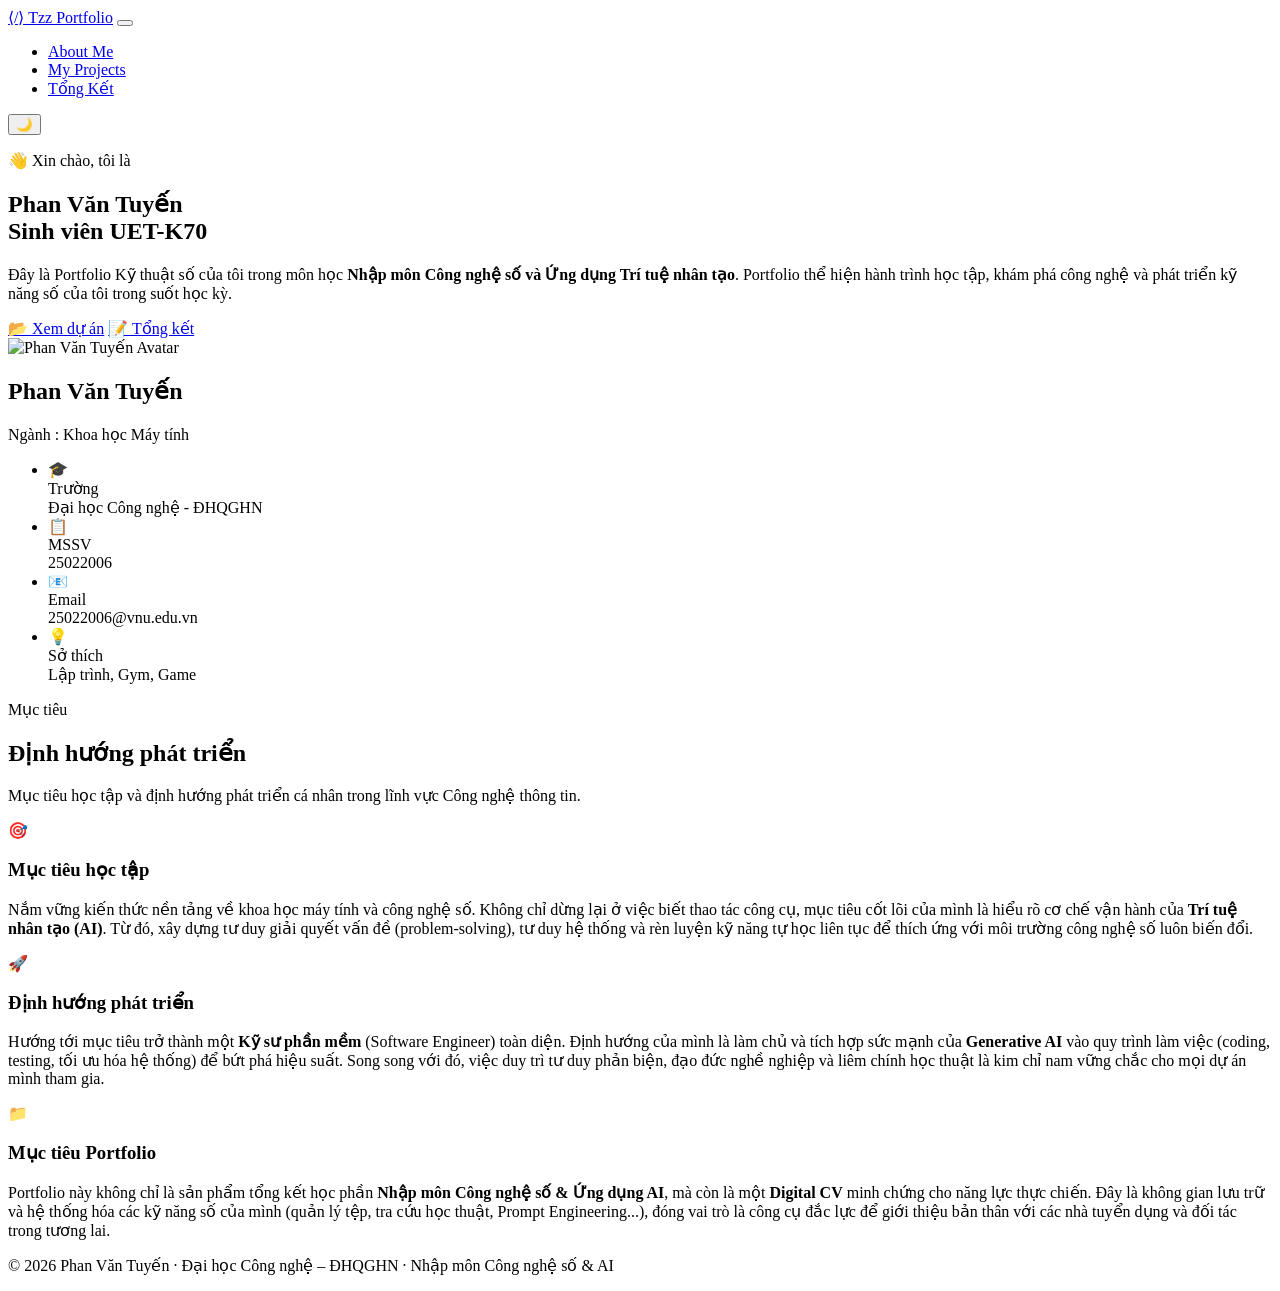
==== index.html @ 36688043 "Update" ====
<!DOCTYPE html>
<html lang="vi">

<head>
    <meta charset="UTF-8">
    <meta name="viewport" content="width=device-width, initial-scale=1.0">
    <meta name="description" content="Portfolio Kỹ thuật số - Giới thiệu bản thân - Đại học Công nghệ, ĐHQGHN">
    <title>About me | Tzz Portfolio</title>
    <link rel="preconnect" href="https://fonts.googleapis.com">
    <link rel="preconnect" href="https://fonts.gstatic.com" crossorigin>
    <link
        href="https://fonts.googleapis.com/css2?family=Inter:wght@300;400;500;600;700;800&family=Space+Grotesk:wght@400;500;600;700&family=JetBrains+Mono:wght@400;500&display=swap"
        rel="stylesheet">
    <link rel="stylesheet" href="styles.css">
</head>

<body>
    <div class="grid-bg"></div>
    <div class="particles">
        <div class="particle"></div>
        <div class="particle"></div>
        <div class="particle"></div>
        <div class="particle"></div>
        <div class="particle"></div>
        <div class="particle"></div>
        <div class="particle"></div>
        <div class="particle"></div>
    </div>

    <!-- NAVIGATION -->
    <nav class="navbar" id="navbar">
        <div class="nav-container">
            <a class="nav-logo" href="index.html">⟨/⟩ Tzz Portfolio</a>
            <button class="nav-toggle" id="navToggle" aria-label="Menu">
                <span></span><span></span><span></span>
            </button>
            <ul class="nav-links" id="navLinks">
                <li><a class="nav-link" href="index.html">About Me</a></li>
                <li><a class="nav-link" href="projects.html">My Projects</a></li>
                <li><a class="nav-link" href="summary.html">Tổng Kết</a></li>
            </ul>
            <button class="theme-toggle" id="themeToggle" onclick="toggleTheme()" aria-label="Dark / Light Mode"
                title="Dark / Light Mode">🌙</button>
        </div>
    </nav>

    <!-- PAGE CONTENT -->
    <div class="page">
        <!-- Hero Section -->
        <section class="hero">
            <div class="container">
                <div class="hero-content">
                    <div class="hero-text">
                        <p class="greeting">👋 Xin chào, tôi là</p>
                        <h1>
                            <span class="text-gradient">Phan Văn Tuyến</span><br>
                            Sinh viên UET-K70
                        </h1>
                        <p class="description">
                            Đây là Portfolio Kỹ thuật số của tôi trong môn học
                            <strong>Nhập môn Công nghệ số và Ứng dụng Trí tuệ nhân tạo</strong>.
                            Portfolio thể hiện hành trình học tập, khám phá công nghệ và phát triển kỹ năng số
                            của tôi trong suốt học kỳ.
                        </p>
                        <div class="hero-actions">
                            <a class="btn btn-primary" href="projects.html">📂 Xem dự án</a>
                            <a class="btn btn-primary" href="summary.html">📝 Tổng kết</a>
                        </div>
                    </div>
                    <div class="hero-visual">
                        <div class="profile-card">
                            <div class="profile-card-inner">
                                <div class="avatar">
                                    <img src="avt.jpg" alt="Phan Văn Tuyến Avatar" class="avatar-img">
                                    <div class="scan-line"></div>
                                </div>
                                <h2 class="profile-name">Phan Văn Tuyến</h2>
                                <p class="profile-role">Ngành : Khoa học Máy tính</p>
                                <ul class="profile-info">
                                    <li>
                                        <span class="info-icon">🎓</span>
                                        <div>
                                            <span class="info-label">Trường</span><br>
                                            <span class="info-value">Đại học Công nghệ - ĐHQGHN</span>
                                        </div>
                                    </li>
                                    <li>
                                        <span class="info-icon">📋</span>
                                        <div>
                                            <span class="info-label">MSSV</span><br>
                                            <span class="info-value">25022006</span>
                                        </div>
                                    </li>
                                    <li>
                                        <span class="info-icon">📧</span>
                                        <div>
                                            <span class="info-label">Email</span><br>
                                            <span class="info-value">25022006@vnu.edu.vn</span>
                                        </div>
                                    </li>
                                    <li>
                                        <span class="info-icon">💡</span>
                                        <div>
                                            <span class="info-label">Sở thích</span><br>
                                            <span class="info-value">Lập trình, Gym, Game</span>
                                        </div>
                                    </li>
                                </ul>
                            </div>
                        </div>
                    </div>
                </div>
            </div>
        </section>

        <!-- Goals & Portfolio Purpose -->
        <section class="section">
            <div class="container">
                <span class="section-label"><span class="dot"></span> Mục tiêu</span>
                <h2 class="section-title">Định hướng <span class="gradient">phát triển</span></h2>
                <p class="section-subtitle">
                    Mục tiêu học tập và định hướng phát triển cá nhân trong lĩnh vực Công nghệ thông tin.
                </p>
                <div class="about-grid">
                    <div class="card about-card animate-on-scroll stagger-1">
                        <div class="about-card-icon cyan">🎯</div>
                        <h3>Mục tiêu học tập</h3>
                        <p>
                            Nắm vững kiến thức nền tảng về khoa học máy tính và công nghệ số. Không chỉ dừng lại ở việc
                            biết thao tác công cụ, mục tiêu cốt lõi của mình là hiểu rõ cơ chế vận hành của <strong>Trí
                                tuệ nhân
                                tạo (AI)</strong>. Từ đó, xây dựng tư duy giải quyết vấn đề (problem-solving), tư duy hệ
                            thống và rèn
                            luyện kỹ năng tự học liên tục để thích ứng với môi trường công nghệ số luôn biến đổi.
                        </p>
                    </div>
                    <div class="card about-card animate-on-scroll stagger-2">
                        <div class="about-card-icon purple">🚀</div>
                        <h3>Định hướng phát triển</h3>
                        <p>
                            Hướng tới mục tiêu trở thành một <strong>Kỹ sư phần mềm</strong> (Software Engineer) toàn
                            diện. Định hướng
                            của mình là làm chủ và tích hợp sức mạnh của <strong>Generative AI</strong> vào quy trình
                            làm việc (coding,
                            testing, tối ưu hóa hệ thống) để bứt phá hiệu suất. Song song với đó, việc duy trì tư duy
                            phản biện, đạo đức nghề nghiệp và liêm chính học thuật là kim chỉ nam vững chắc cho mọi dự
                            án mình tham gia.
                        </p>
                    </div>
                    <div class="card about-card animate-on-scroll stagger-3">
                        <div class="about-card-icon emerald">📁</div>
                        <h3>Mục tiêu Portfolio</h3>
                        <p>
                            Portfolio này không chỉ là sản phẩm tổng kết học phần <strong>Nhập môn Công nghệ số & Ứng
                                dụng AI</strong>,
                            mà còn là một <strong>Digital CV</strong> minh chứng cho năng lực thực chiến. Đây là không
                            gian lưu trữ và
                            hệ thống hóa các kỹ năng số của mình (quản lý tệp, tra cứu học thuật, Prompt
                            Engineering...), đóng vai trò là công cụ đắc lực để giới thiệu bản thân với các nhà tuyển
                            dụng và đối tác trong tương lai.
                        </p>
                    </div>
                </div>
            </div>
        </section>
    </div>

    <!-- FOOTER -->
    <footer class="footer">
        <div class="container">
            <p>© 2026 Phan Văn Tuyến · Đại học Công nghệ – ĐHQGHN · Nhập môn Công nghệ số &amp; AI</p>
        </div>
    </footer>
    <script src="script.js"></script>
</body>

</html>
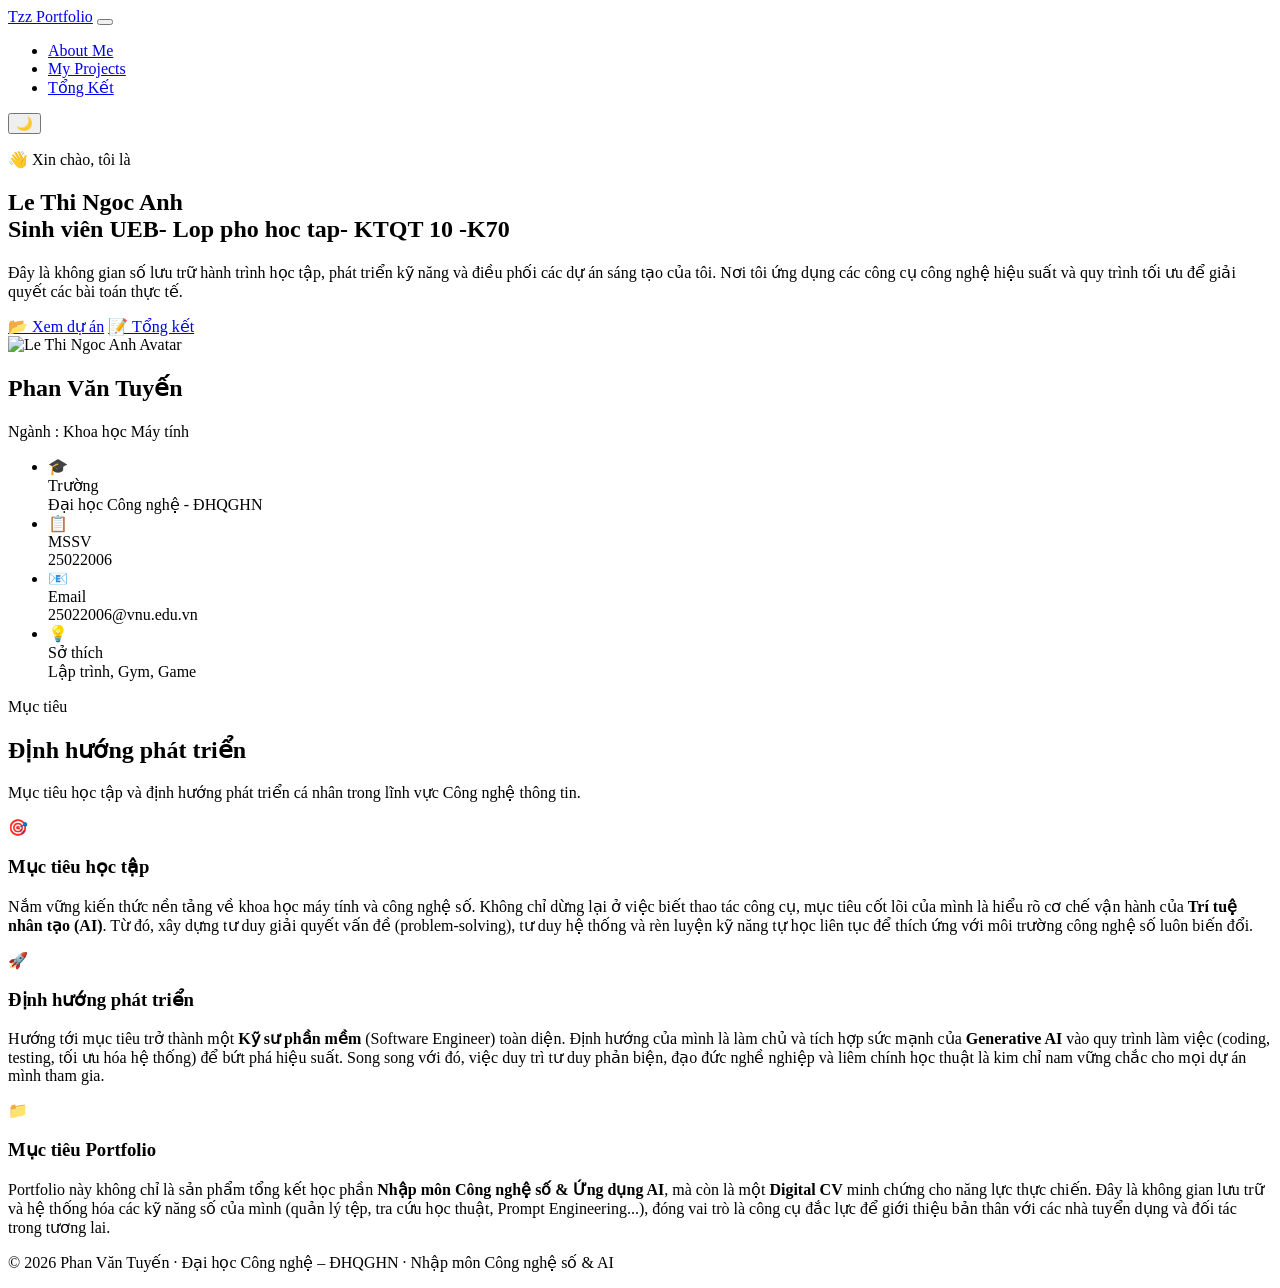
==== commit 23f31f8d: "Change name and description in index.html Updated personal information and description in the hero s" ====
--- a/index.html
+++ b/index.html
@@ -30,7 +30,7 @@
     <!-- NAVIGATION -->
     <nav class="navbar" id="navbar">
         <div class="nav-container">
-            <a class="nav-logo" href="index.html">⟨/⟩ Tzz Portfolio</a>
+            <a class="nav-logo" href="index.html">Tzz Portfolio</a>
             <button class="nav-toggle" id="navToggle" aria-label="Menu">
                 <span></span><span></span><span></span>
             </button>
@@ -53,14 +53,14 @@
                     <div class="hero-text">
                         <p class="greeting">👋 Xin chào, tôi là</p>
                         <h1>
-                            <span class="text-gradient">Phan Văn Tuyến</span><br>
-                            Sinh viên UET-K70
+                            <span class="text-gradient">Le Thi Ngoc Anh</span><br>
+                            Sinh viên UEB- Lop pho hoc tap- KTQT 10 -K70
                         </h1>
                         <p class="description">
-                            Đây là Portfolio Kỹ thuật số của tôi trong môn học
-                            <strong>Nhập môn Công nghệ số và Ứng dụng Trí tuệ nhân tạo</strong>.
-                            Portfolio thể hiện hành trình học tập, khám phá công nghệ và phát triển kỹ năng số
-                            của tôi trong suốt học kỳ.
+                            
+                            Đây là không gian số lưu trữ hành trình học tập, phát triển kỹ năng và điều phối các dự án sáng tạo của tôi. Nơi tôi ứng dụng các công cụ công nghệ hiệu suất và quy trình tối ưu để giải quyết các bài toán thực tế.
+</p>
+                            
                         </p>
                         <div class="hero-actions">
                             <a class="btn btn-primary" href="projects.html">📂 Xem dự án</a>
@@ -71,7 +71,7 @@
                         <div class="profile-card">
                             <div class="profile-card-inner">
                                 <div class="avatar">
-                                    <img src="avt.jpg" alt="Phan Văn Tuyến Avatar" class="avatar-img">
+                                    <img src="avt.jpg" alt="Le Thi Ngoc Anh Avatar" class="avatar-img">
                                     <div class="scan-line"></div>
                                 </div>
                                 <h2 class="profile-name">Phan Văn Tuyến</h2>
@@ -174,4 +174,4 @@
     <script src="script.js"></script>
 </body>
 
-</html>+</html>
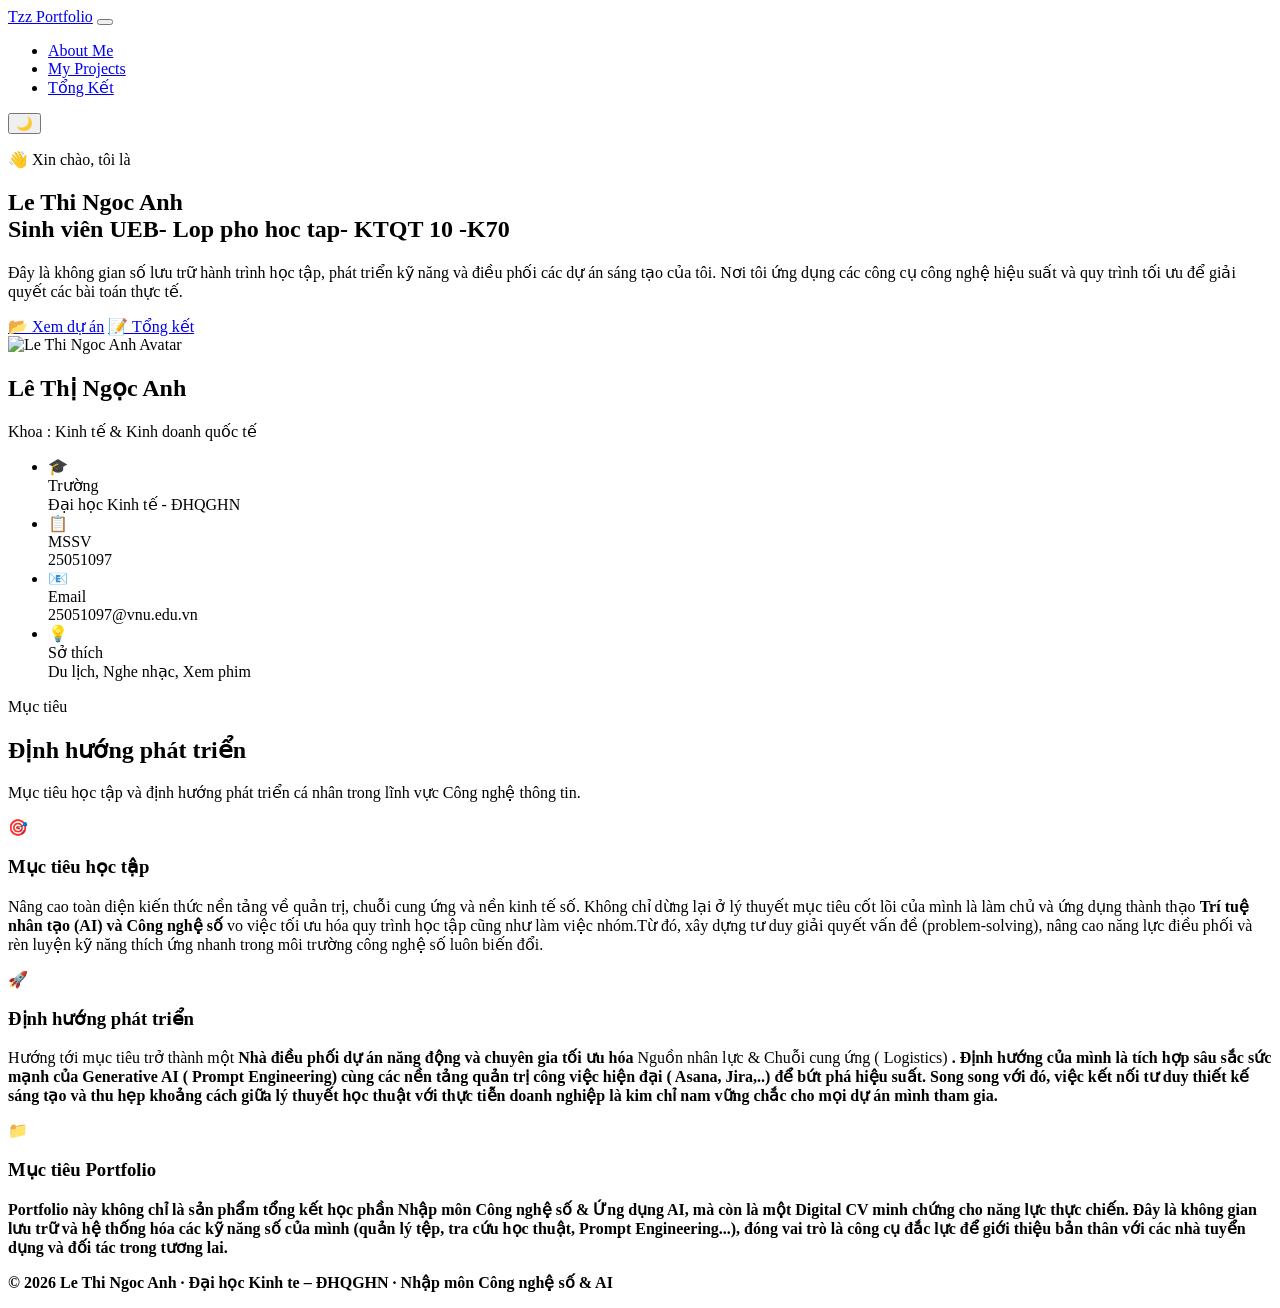
==== commit 49bdf69d: "Cập nhật thông tin Lê Thị Ngọc Anh .html" ====
--- a/index.html
+++ b/index.html
@@ -4,7 +4,7 @@
 <head>
     <meta charset="UTF-8">
     <meta name="viewport" content="width=device-width, initial-scale=1.0">
-    <meta name="description" content="Portfolio Kỹ thuật số - Giới thiệu bản thân - Đại học Công nghệ, ĐHQGHN">
+    <meta name="description" content="Portfolio Kỹ thuật số - Giới thiệu bản thân - Đại học Kinh tế, ĐHQGHN">
     <title>About me | Tzz Portfolio</title>
     <link rel="preconnect" href="https://fonts.googleapis.com">
     <link rel="preconnect" href="https://fonts.gstatic.com" crossorigin>
@@ -74,35 +74,35 @@
                                     <img src="avt.jpg" alt="Le Thi Ngoc Anh Avatar" class="avatar-img">
                                     <div class="scan-line"></div>
                                 </div>
-                                <h2 class="profile-name">Phan Văn Tuyến</h2>
-                                <p class="profile-role">Ngành : Khoa học Máy tính</p>
+                                <h2 class="profile-name">Lê Thị Ngọc Anh </h2>
+                                <p class="profile-role">Khoa : Kinh tế & Kinh doanh quốc tế </p>
                                 <ul class="profile-info">
                                     <li>
                                         <span class="info-icon">🎓</span>
                                         <div>
                                             <span class="info-label">Trường</span><br>
-                                            <span class="info-value">Đại học Công nghệ - ĐHQGHN</span>
+                                            <span class="info-value">Đại học Kinh tế - ĐHQGHN</span>
                                         </div>
                                     </li>
                                     <li>
                                         <span class="info-icon">📋</span>
                                         <div>
                                             <span class="info-label">MSSV</span><br>
-                                            <span class="info-value">25022006</span>
+                                            <span class="info-value">25051097</span>
                                         </div>
                                     </li>
                                     <li>
                                         <span class="info-icon">📧</span>
                                         <div>
                                             <span class="info-label">Email</span><br>
-                                            <span class="info-value">25022006@vnu.edu.vn</span>
+                                            <span class="info-value">25051097@vnu.edu.vn</span>
                                         </div>
                                     </li>
                                     <li>
                                         <span class="info-icon">💡</span>
                                         <div>
                                             <span class="info-label">Sở thích</span><br>
-                                            <span class="info-value">Lập trình, Gym, Game</span>
+                                            <span class="info-value">Du lịch, Nghe nhạc, Xem phim</span>
                                         </div>
                                     </li>
                                 </ul>
@@ -126,24 +126,23 @@
                         <div class="about-card-icon cyan">🎯</div>
                         <h3>Mục tiêu học tập</h3>
                         <p>
-                            Nắm vững kiến thức nền tảng về khoa học máy tính và công nghệ số. Không chỉ dừng lại ở việc
-                            biết thao tác công cụ, mục tiêu cốt lõi của mình là hiểu rõ cơ chế vận hành của <strong>Trí
+                            Nâng cao toàn diện kiến thức nền tảng về quản trị, chuỗi cung ứng và nền kinh tế số. Không chỉ dừng lại ở lý thuyết
+                           mục tiêu cốt lõi của mình là làm chủ và ứng dụng thành thạo <strong>Trí
                                 tuệ nhân
-                                tạo (AI)</strong>. Từ đó, xây dựng tư duy giải quyết vấn đề (problem-solving), tư duy hệ
-                            thống và rèn
-                            luyện kỹ năng tự học liên tục để thích ứng với môi trường công nghệ số luôn biến đổi.
+                                tạo (AI) và Công nghệ số </strong> vo việc tối ưu hóa quy trình học tập cũng như làm việc nhóm.Từ đó, xây dựng tư duy giải quyết vấn đề (problem-solving), nâng cao 
+                          năng lực điều phối và rèn 
+                            luyện kỹ năng thích ứng nhanh trong môi trường công nghệ số luôn biến đổi.
                         </p>
                     </div>
                     <div class="card about-card animate-on-scroll stagger-2">
                         <div class="about-card-icon purple">🚀</div>
                         <h3>Định hướng phát triển</h3>
                         <p>
-                            Hướng tới mục tiêu trở thành một <strong>Kỹ sư phần mềm</strong> (Software Engineer) toàn
-                            diện. Định hướng
-                            của mình là làm chủ và tích hợp sức mạnh của <strong>Generative AI</strong> vào quy trình
-                            làm việc (coding,
-                            testing, tối ưu hóa hệ thống) để bứt phá hiệu suất. Song song với đó, việc duy trì tư duy
-                            phản biện, đạo đức nghề nghiệp và liêm chính học thuật là kim chỉ nam vững chắc cho mọi dự
+                            Hướng tới mục tiêu trở thành một <strong>Nhà điều phối dự án năng động và chuyên gia tối ưu hóa </strong> Nguồn nhân lực & Chuỗi cung ứng 
+                            ( Logistics) <strong> . Định hướng
+                            của mình là tích hợp sâu sắc sức mạnh của <strong> Generative AI ( Prompt Engineering) <strong> cùng các nền tảng quản trị công việc hiện đại ( Asana, Jira,..) để bứt phá hiệu suất.
+                            Song song với đó, việc kết nối tư duy thiết kế sáng tạo và thu hẹp khoảng cách giữa lý thuyết học thuật với thực tiễn doanh nghiệp 
+                             là kim chỉ nam vững chắc cho mọi dự
                             án mình tham gia.
                         </p>
                     </div>
@@ -168,7 +167,7 @@
     <!-- FOOTER -->
     <footer class="footer">
         <div class="container">
-            <p>© 2026 Phan Văn Tuyến · Đại học Công nghệ – ĐHQGHN · Nhập môn Công nghệ số &amp; AI</p>
+            <p>© 2026 Le Thi Ngoc Anh · Đại học Kinh te – ĐHQGHN · Nhập môn Công nghệ số &amp; AI</p>
         </div>
     </footer>
     <script src="script.js"></script>
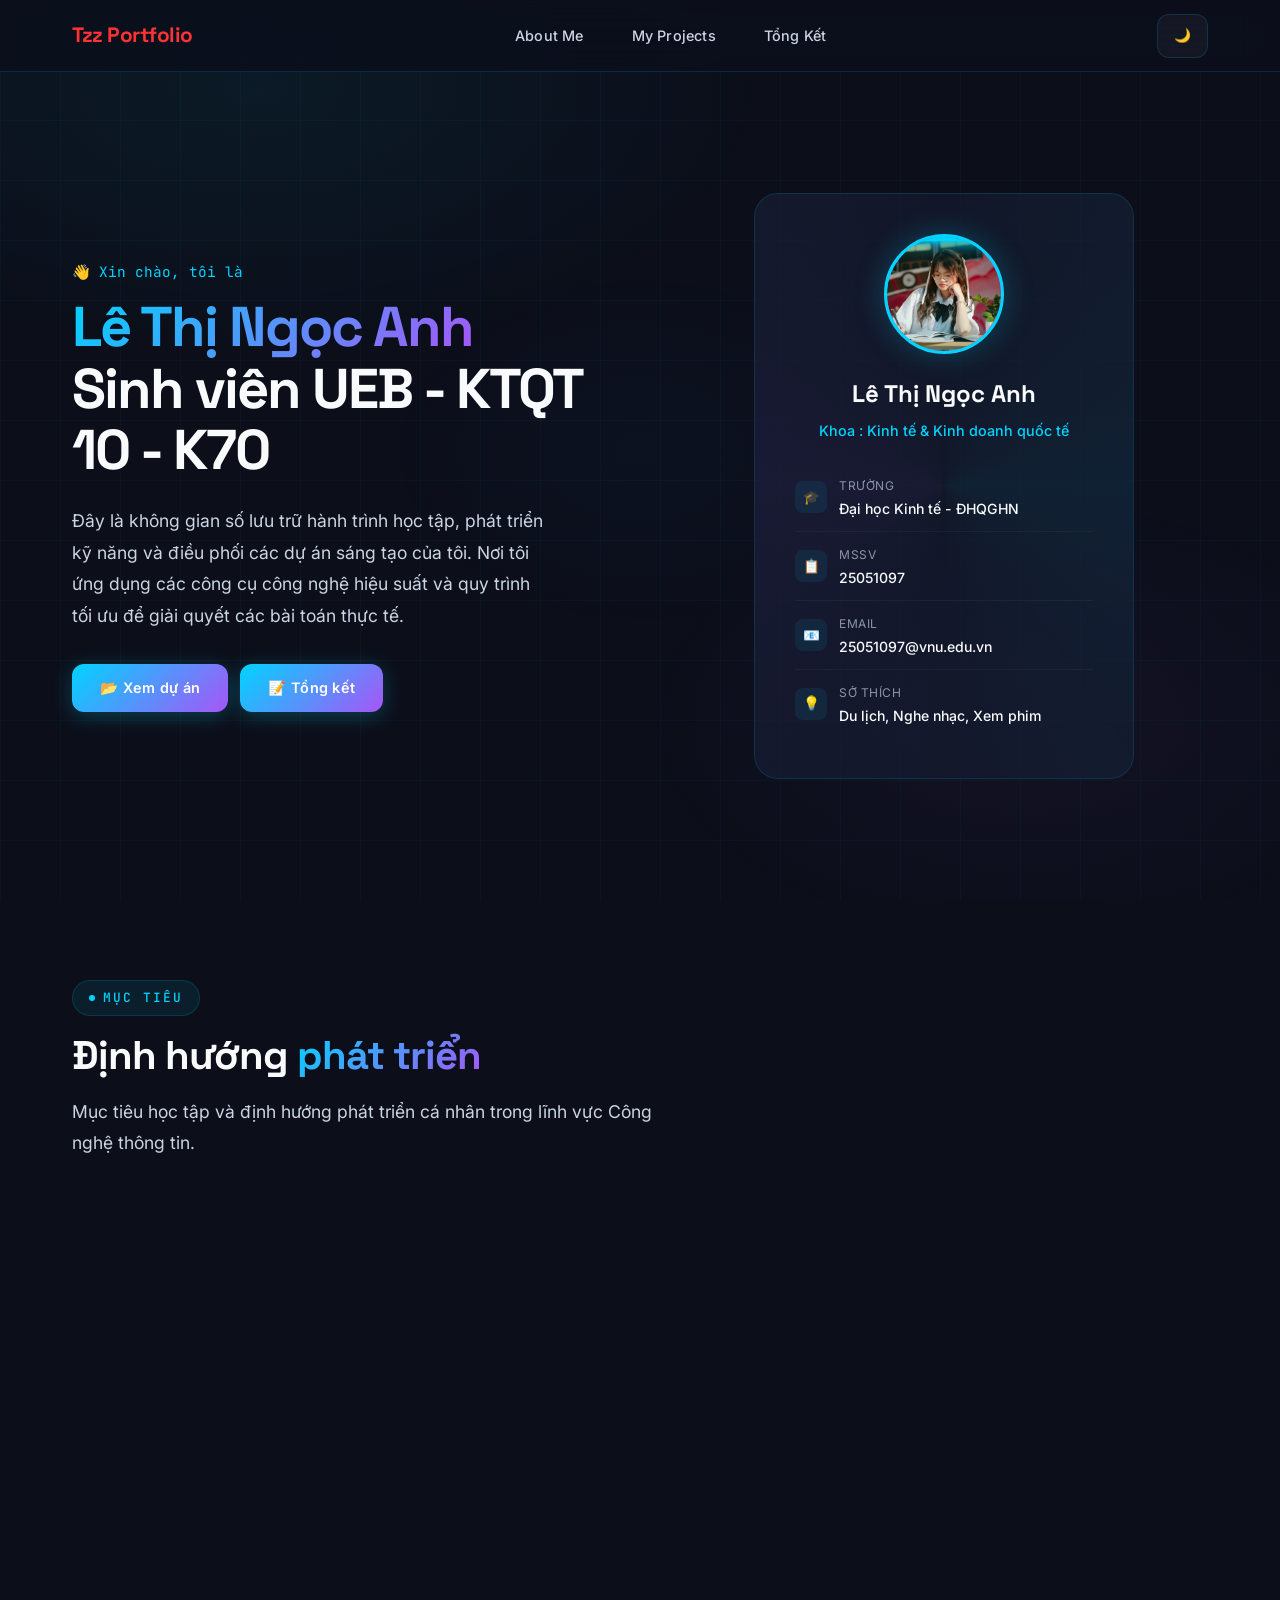
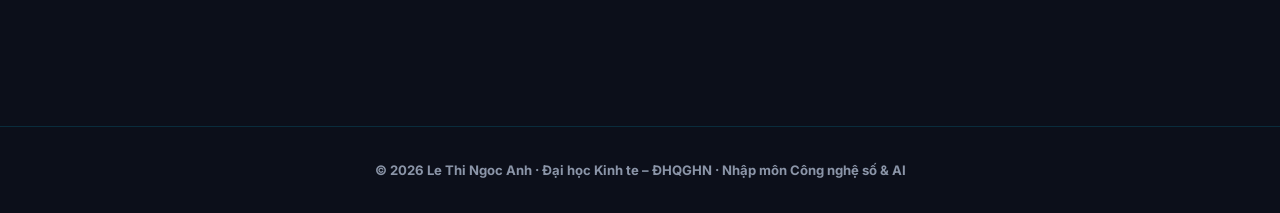
==== commit 723f0fbf: "Update index.html" ====
--- a/index.html
+++ b/index.html
@@ -53,8 +53,8 @@
                     <div class="hero-text">
                         <p class="greeting">👋 Xin chào, tôi là</p>
                         <h1>
-                            <span class="text-gradient">Le Thi Ngoc Anh</span><br>
-                            Sinh viên UEB- Lop pho hoc tap- KTQT 10 -K70
+                            <span class="text-gradient">Lê Thị Ngọc Anh</span><br>
+                            Sinh viên UEB - KTQT 10 - K70
                         </h1>
                         <p class="description">
                             
--- a/styles.css
+++ b/styles.css
@@ -0,0 +1,1361 @@
+/* ==========================================
+   CSS RESET & VARIABLES
+   ========================================== */
+*, *::before, *::after {
+    margin: 0;
+    padding: 0;
+    box-sizing: border-box;
+}
+
+:root {
+    /* Color palette - Dark Mode (default) */
+    --bg-primary: #0c0f1a;
+    --bg-secondary: #121829;
+    --bg-card: rgba(20, 28, 48, 0.7);
+    --bg-card-hover: rgba(28, 39, 66, 0.85);
+    --bg-nav: rgba(12, 15, 26, 0.85);
+    --border-color: rgba(0, 212, 255, 0.15);
+    --border-hover: rgba(0, 212, 255, 0.35);
+
+    /* Accent colors */
+    --accent-cyan: #00d4ff;
+    --accent-purple: #a855f7;
+    --accent-blue: #3b82f6;
+    --accent-emerald: #10b981;
+    --gradient-primary: linear-gradient(135deg, #00d4ff, #a855f7);
+    --gradient-secondary: linear-gradient(135deg, #3b82f6, #00d4ff);
+    --gradient-card: linear-gradient(145deg, rgba(0, 212, 255, 0.06), rgba(168, 85, 247, 0.06));
+
+    /* Text colors */
+    --text-primary: #f8fafc;
+    --text-secondary: #cbd5e1;
+    --text-muted: #8b95a8;
+    --text-accent: #00d4ff;
+
+    /* Grid & particles */
+    --grid-color: rgba(0, 212, 255, 0.035);
+    --particle-color: var(--accent-cyan);
+
+    /* Spacing */
+    --nav-height: 72px;
+    --section-padding: 80px;
+    --container-max: 1200px;
+
+    /* Transitions */
+    --transition-fast: 0.2s cubic-bezier(0.4, 0, 0.2, 1);
+    --transition-normal: 0.35s cubic-bezier(0.4, 0, 0.2, 1);
+    --transition-slow: 0.5s cubic-bezier(0.4, 0, 0.2, 1);
+}
+
+/* ==========================================
+   LIGHT MODE
+   ========================================== */
+[data-theme="light"] {
+    --bg-primary: #f5f7fb;
+    --bg-secondary: #e8ecf4;
+    --bg-card: rgba(255, 255, 255, 0.85);
+    --bg-card-hover: rgba(255, 255, 255, 0.95);
+    --bg-nav: rgba(245, 247, 251, 0.9);
+    --border-color: rgba(0, 140, 210, 0.12);
+    --border-hover: rgba(0, 140, 210, 0.3);
+
+    --accent-cyan: #0091d5;
+    --accent-purple: #7c3aed;
+    --accent-blue: #2563eb;
+    --accent-emerald: #059669;
+    --gradient-primary: linear-gradient(135deg, #0091d5, #7c3aed);
+    --gradient-secondary: linear-gradient(135deg, #2563eb, #0091d5);
+    --gradient-card: linear-gradient(145deg, rgba(0, 145, 213, 0.04), rgba(124, 58, 237, 0.04));
+
+    --text-primary: #1a1d2e;
+    --text-secondary: #4a5568;
+    --text-muted: #8896ab;
+    --text-accent: #0091d5;
+
+    --grid-color: rgba(0, 100, 180, 0.04);
+    --particle-color: #0091d5;
+}
+
+[data-theme="light"] body::before {
+    background:
+        radial-gradient(ellipse 80% 60% at 20% 10%, rgba(0, 145, 213, 0.06) 0%, transparent 50%),
+        radial-gradient(ellipse 60% 50% at 80% 80%, rgba(124, 58, 237, 0.05) 0%, transparent 50%),
+        radial-gradient(ellipse 40% 40% at 50% 50%, rgba(37, 99, 235, 0.03) 0%, transparent 50%);
+}
+
+
+[data-theme="light"] .card { box-shadow: 0 1px 3px rgba(0,0,0,0.06); }
+[data-theme="light"] .card:hover { box-shadow: 0 12px 40px rgba(0,0,0,0.08), 0 0 20px rgba(0,145,213,0.06); }
+[data-theme="light"] .comparison-table th { background: rgba(0,145,213,0.06); }
+[data-theme="light"] .code-block { background: rgba(0,0,0,0.04); border-color: rgba(0,0,0,0.08); }
+[data-theme="light"] .screenshot-area { background: rgba(0,145,213,0.03); border-color: rgba(0,145,213,0.15); }
+[data-theme="light"] .nav-toggle span { background: var(--text-primary); }
+[data-theme="light"] .detail-back { border-color: rgba(0,0,0,0.08); }
+[data-theme="light"] .project-tag { background: rgba(0,0,0,0.03); border-color: rgba(0,0,0,0.06); }
+[data-theme="light"] .btn-ghost { background: rgba(0,0,0,0.03); border-color: rgba(0,0,0,0.06); }
+
+html {
+    scroll-behavior: smooth;
+    transition: background-color 0.3s ease, color 0.3s ease;
+}
+
+body {
+    font-family: 'Inter', -apple-system, BlinkMacSystemFont, sans-serif;
+    background-color: var(--bg-primary);
+    color: var(--text-primary);
+    line-height: 1.7;
+    overflow-x: hidden;
+    min-height: 100vh;
+    transition: background-color 0.3s ease, color 0.3s ease;
+}
+
+/* ==========================================
+   BACKGROUND EFFECTS
+   ========================================== */
+body::before {
+    content: '';
+    position: fixed;
+    top: 0; left: 0;
+    width: 100%; height: 100%;
+    background:
+        radial-gradient(ellipse 80% 60% at 20% 10%, rgba(0,212,255,0.06) 0%, transparent 50%),
+        radial-gradient(ellipse 60% 50% at 80% 80%, rgba(168,85,247,0.05) 0%, transparent 50%),
+        radial-gradient(ellipse 40% 40% at 50% 50%, rgba(59,130,246,0.03) 0%, transparent 50%);
+    pointer-events: none;
+    z-index: 0;
+}
+
+.grid-bg {
+    position: fixed;
+    top: 0; left: 0;
+    width: 100%; height: 100%;
+    background-image:
+        linear-gradient(var(--grid-color) 1px, transparent 1px),
+        linear-gradient(90deg, var(--grid-color) 1px, transparent 1px);
+    background-size: 60px 60px;
+    pointer-events: none;
+    z-index: 0;
+}
+
+.particles {
+    position: fixed;
+    top: 0; left: 0;
+    width: 100%; height: 100%;
+    pointer-events: none;
+    z-index: 0;
+    overflow: hidden;
+}
+
+.particle {
+    position: absolute;
+    border-radius: 50%;
+    pointer-events: none;
+    will-change: transform, opacity;
+}
+
+/* Star style (Dark Mode) */
+.particle.star {
+    width: 2px;
+    height: 2px;
+    background: #ffffff;
+    box-shadow: 0 0 8px 1px #ffffff, 0 0 15px 3px rgba(0, 212, 255, 0.6);
+    opacity: 0;
+    animation: diagonal-stars 8s linear infinite;
+}
+
+@keyframes diagonal-stars {
+    0% {
+        transform: translate(0, 0) scale(0.4);
+        opacity: 0;
+    }
+    10% {
+        opacity: 0.8;
+    }
+    90% {
+        opacity: 0.8;
+    }
+    100% {
+        transform: translate(60vh, 60vh) scale(1.2);
+        opacity: 0;
+    }
+}
+
+/* Fireball style (Light Mode) */
+.particle.fireball {
+    width: 8px;
+    height: 8px;
+    background: radial-gradient(circle, #ff5722 0%, #ff9800 60%, rgba(255, 152, 0, 0) 100%);
+    box-shadow: 0 0 12px 3px #ff5722, 0 0 20px #ff9800;
+    opacity: 0;
+    animation: diagonal-fireballs 9s linear infinite;
+}
+
+@keyframes diagonal-fireballs {
+    0% {
+        transform: translate(0, 0) scale(0.5);
+        opacity: 0;
+    }
+    10% {
+        opacity: 0.8;
+    }
+    90% {
+        opacity: 0.8;
+    }
+    100% {
+        transform: translate(60vh, 60vh) scale(1.2);
+        opacity: 0;
+    }
+}
+
+/* ==========================================
+   NAVIGATION
+   ========================================== */
+.navbar {
+    position: fixed;
+    top: 0; left: 0;
+    width: 100%;
+    height: var(--nav-height);
+    background: var(--bg-nav);
+    backdrop-filter: blur(20px) saturate(180%);
+    -webkit-backdrop-filter: blur(20px) saturate(180%);
+    border-bottom: 1px solid var(--border-color);
+    z-index: 1000;
+    display: flex;
+    align-items: center;
+    justify-content: center;
+    transition: var(--transition-normal);
+}
+
+.navbar.scrolled {
+    background: rgba(12, 15, 26, 0.96);
+    box-shadow: 0 4px 30px rgba(0,0,0,0.3);
+}
+
+[data-theme="light"] .navbar.scrolled {
+    background: rgba(245, 247, 251, 0.97);
+    box-shadow: 0 4px 20px rgba(0,0,0,0.06);
+}
+
+.nav-container {
+    width: 100%;
+    max-width: var(--container-max);
+    padding: 0 32px;
+    display: flex;
+    align-items: center;
+    justify-content: space-between;
+}
+
+.nav-logo {
+    font-family: 'Space Grotesk', sans-serif;
+    font-size: 1.3rem;
+    font-weight: 700;
+    color: #ff3333;
+    cursor: pointer;
+    letter-spacing: -0.5px;
+    transition: var(--transition-fast);
+    text-decoration: none;
+    animation: fireGlow 1.5s ease-in-out infinite alternate;
+}
+
+@keyframes fireGlow {
+    0% {
+        text-shadow: 0 0 5px rgba(255,51,51,0.5), 0 0 10px rgba(255,51,51,0.3);
+        transform: scale(1);
+    }
+    100% {
+        text-shadow: 0 0 10px rgba(255,51,51,0.8), 0 0 20px rgba(255,51,51,0.6), 0 0 30px rgba(255,102,0,0.4);
+        transform: scale(1.02);
+    }
+}
+
+.nav-logo:hover { filter: brightness(1.3); }
+
+.nav-links {
+    display: flex;
+    align-items: center;
+    gap: 8px;
+    list-style: none;
+}
+
+.nav-link {
+    padding: 10px 20px;
+    font-size: 0.9rem;
+    font-weight: 500;
+    color: var(--text-secondary);
+    text-decoration: none;
+    border-radius: 10px;
+    cursor: pointer;
+    transition: var(--transition-fast);
+    position: relative;
+    letter-spacing: 0.2px;
+}
+
+.nav-link:hover {
+    color: var(--text-primary);
+    background: rgba(0, 212, 255, 0.06);
+}
+
+.nav-link.active {
+    color: var(--accent-cyan);
+    background: rgba(0, 212, 255, 0.1);
+}
+
+.nav-link.active::after {
+    content: '';
+    position: absolute;
+    bottom: 4px;
+    left: 50%;
+    transform: translateX(-50%);
+    width: 20px; height: 2px;
+    background: var(--gradient-primary);
+    border-radius: 1px;
+}
+
+/* Theme toggle */
+.theme-toggle {
+    height: 44px;
+    padding: 0 16px;
+    border-radius: 12px;
+    border: 1px solid var(--border-color);
+    background: rgba(255,255,255,0.04);
+    color: var(--text-secondary);
+    cursor: pointer;
+    display: inline-flex;
+    align-items: center;
+    justify-content: center;
+    gap: 8px;
+    font-family: 'Space Grotesk', sans-serif;
+    font-size: 0.85rem;
+    font-weight: 600;
+    transition: var(--transition-fast);
+    margin-left: 8px;
+    flex-shrink: 0;
+}
+
+.theme-toggle:hover {
+    background: rgba(0,212,255,0.08);
+    border-color: var(--border-hover);
+    color: var(--accent-cyan);
+}
+
+[data-theme="light"] .theme-toggle { background: rgba(0,0,0,0.04); }
+[data-theme="light"] .theme-toggle:hover { background: rgba(0,145,213,0.08); }
+
+/* Mobile menu */
+.nav-toggle {
+    display: none;
+    flex-direction: column;
+    gap: 5px;
+    cursor: pointer;
+    padding: 5px;
+    background: none;
+    border: none;
+}
+
+.nav-toggle span {
+    width: 24px; height: 2px;
+    background: var(--text-primary);
+    border-radius: 2px;
+    transition: var(--transition-fast);
+}
+
+/* ==========================================
+   LAYOUT & CONTAINERS
+   ========================================== */
+.page {
+    position: relative;
+    z-index: 1;
+    min-height: 100vh;
+    padding-top: var(--nav-height);
+    animation: pageIn 0.5s ease forwards;
+}
+
+@keyframes pageIn {
+    from { opacity: 0; transform: translateY(20px); }
+    to { opacity: 1; transform: translateY(0); }
+}
+
+.container {
+    max-width: var(--container-max);
+    margin: 0 auto;
+    padding: 0 32px;
+}
+
+.section {
+    padding: var(--section-padding) 0;
+}
+
+.section-label {
+    display: inline-flex;
+    align-items: center;
+    gap: 8px;
+    font-family: 'JetBrains Mono', monospace;
+    font-size: 0.8rem;
+    font-weight: 500;
+    color: var(--accent-cyan);
+    text-transform: uppercase;
+    letter-spacing: 2px;
+    margin-bottom: 16px;
+    padding: 6px 16px;
+    background: rgba(0, 212, 255, 0.08);
+    border: 1px solid rgba(0, 212, 255, 0.15);
+    border-radius: 20px;
+}
+
+.section-label .dot {
+    width: 6px; height: 6px;
+    background: var(--accent-cyan);
+    border-radius: 50%;
+    animation: pulse-dot 2s infinite;
+}
+
+@keyframes pulse-dot {
+    0%, 100% { opacity: 1; }
+    50% { opacity: 0.3; }
+}
+
+.section-title {
+    font-family: 'Space Grotesk', sans-serif;
+    font-size: 2.5rem;
+    font-weight: 700;
+    line-height: 1.2;
+    margin-bottom: 16px;
+    letter-spacing: -1px;
+}
+
+.section-title .gradient {
+    background: var(--gradient-primary);
+    -webkit-background-clip: text;
+    -webkit-text-fill-color: transparent;
+    background-clip: text;
+}
+
+.section-subtitle {
+    font-size: 1.1rem;
+    color: var(--text-secondary);
+    max-width: 600px;
+    line-height: 1.8;
+}
+
+/* ==========================================
+   CARDS
+   ========================================== */
+.card {
+    background: var(--bg-card);
+    border: 1px solid var(--border-color);
+    border-radius: 16px;
+    padding: 32px;
+    transition: var(--transition-normal);
+    position: relative;
+    overflow: hidden;
+}
+
+.card::before {
+    content: '';
+    position: absolute;
+    top: 0; left: 0; right: 0;
+    height: 1px;
+    background: var(--gradient-primary);
+    opacity: 0;
+    transition: var(--transition-normal);
+}
+
+.card:hover {
+    background: var(--bg-card-hover);
+    border-color: var(--border-hover);
+    transform: translateY(-4px);
+    box-shadow: 0 20px 60px rgba(0,0,0,0.3), 0 0 40px rgba(0,212,255,0.05);
+}
+
+.card:hover::before { opacity: 1; }
+
+/* ==========================================
+   BUTTONS
+   ========================================== */
+.btn {
+    display: inline-flex;
+    align-items: center;
+    gap: 8px;
+    padding: 12px 28px;
+    font-family: 'Inter', sans-serif;
+    font-size: 0.9rem;
+    font-weight: 600;
+    border-radius: 12px;
+    cursor: pointer;
+    transition: var(--transition-fast);
+    text-decoration: none;
+    border: none;
+    letter-spacing: 0.3px;
+}
+
+.btn-primary {
+    background: var(--gradient-primary);
+    color: #fff;
+    box-shadow: 0 4px 20px rgba(0,212,255,0.25);
+}
+
+.btn-primary:hover {
+    box-shadow: 0 6px 30px rgba(0,212,255,0.4);
+    transform: translateY(-2px);
+    filter: brightness(1.1);
+}
+
+.btn-outline {
+    background: transparent;
+    color: var(--accent-cyan);
+    border: 1px solid rgba(0,212,255,0.3);
+}
+
+.btn-outline:hover {
+    background: rgba(0,212,255,0.08);
+    border-color: var(--accent-cyan);
+    box-shadow: 0 0 20px rgba(0,212,255,0.15);
+}
+
+.btn-ghost {
+    background: rgba(255,255,255,0.04);
+    color: var(--text-secondary);
+    border: 1px solid rgba(255,255,255,0.06);
+}
+
+.btn-ghost:hover {
+    background: rgba(255,255,255,0.08);
+    color: var(--text-primary);
+}
+
+.btn-pdf {
+    background: rgba(239, 68, 68, 0.08);
+    color: #ef4444;
+    border: 1px solid rgba(239, 68, 68, 0.2);
+}
+
+.btn-pdf:hover {
+    background: rgba(239, 68, 68, 0.15);
+    border-color: rgba(239, 68, 68, 0.4);
+    box-shadow: 0 0 20px rgba(239, 68, 68, 0.15);
+    transform: translateY(-2px);
+}
+
+.btn-sm { padding: 8px 18px; font-size: 0.82rem; }
+
+/* ==========================================
+   HERO SECTION (ABOUT ME)
+   ========================================== */
+.hero {
+    min-height: calc(100vh - var(--nav-height));
+    display: flex;
+    align-items: center;
+    position: relative;
+}
+
+.hero-content {
+    display: grid;
+    grid-template-columns: 1fr 1fr;
+    gap: 80px;
+    align-items: center;
+}
+
+.hero-text .greeting {
+    font-family: 'JetBrains Mono', monospace;
+    font-size: 0.9rem;
+    color: var(--accent-cyan);
+    margin-bottom: 12px;
+    opacity: 0;
+    animation: slideUp 0.6s 0.2s ease forwards;
+}
+
+.hero-text h1 {
+    font-family: 'Space Grotesk', sans-serif;
+    font-size: 3.5rem;
+    font-weight: 800;
+    line-height: 1.1;
+    letter-spacing: -2px;
+    margin-bottom: 24px;
+    opacity: 0;
+    animation: slideUp 0.6s 0.4s ease forwards;
+}
+
+.hero-text .description {
+    font-size: 1.1rem;
+    color: var(--text-secondary);
+    margin-bottom: 32px;
+    max-width: 480px;
+    line-height: 1.8;
+    opacity: 0;
+    animation: slideUp 0.6s 0.6s ease forwards;
+}
+
+.hero-actions {
+    display: flex;
+    gap: 12px;
+    opacity: 0;
+    animation: slideUp 0.6s 0.8s ease forwards;
+}
+
+@keyframes slideUp {
+    from { opacity: 0; transform: translateY(30px); }
+    to { opacity: 1; transform: translateY(0); }
+}
+
+.hero-visual {
+    display: flex;
+    justify-content: center;
+    align-items: center;
+    opacity: 0;
+    animation: slideUp 0.6s 0.5s ease forwards;
+}
+
+.profile-card {
+    background: var(--bg-card);
+    border: 1px solid var(--border-color);
+    border-radius: 24px;
+    padding: 40px;
+    width: 100%;
+    max-width: 380px;
+    text-align: center;
+    position: relative;
+    overflow: hidden;
+}
+
+.profile-card::after {
+    content: '';
+    position: absolute;
+    top: -50%; left: -50%;
+    width: 200%; height: 200%;
+    background: conic-gradient(from 0deg, transparent, rgba(0,212,255,0.05), transparent, rgba(168,85,247,0.05), transparent);
+    animation: rotate-bg 15s linear infinite;
+}
+
+@keyframes rotate-bg { to { transform: rotate(360deg); } }
+
+.profile-card-inner { position: relative; z-index: 1; }
+
+.avatar {
+    width: 120px; height: 120px;
+    border-radius: 50%;
+    background: var(--gradient-primary);
+    position: relative;
+    overflow: hidden;
+    margin: 0 auto 20px;
+    box-shadow: 0 0 30px rgba(0, 212, 255, 0.25);
+    border: 3px solid var(--accent-cyan);
+}
+
+.avatar-img {
+    width: 100%;
+    height: 100%;
+    object-fit: cover;
+    display: block;
+    border-radius: 50%;
+}
+
+.scan-line {
+    position: absolute;
+    top: 0;
+    left: 0;
+    width: 100%;
+    height: 4px;
+    background: var(--accent-cyan);
+    box-shadow: 0 0 12px 3px var(--accent-cyan), 0 0 4px var(--accent-cyan);
+    animation: scanner 3.5s ease-in-out infinite;
+    z-index: 2;
+    pointer-events: none;
+}
+
+@keyframes scanner {
+    0% { top: 0%; }
+    50% { top: 100%; }
+    100% { top: 0%; }
+}
+
+.avatar::after {
+    content: '';
+    position: absolute;
+    top: 0; left: 0; width: 100%; height: 100%;
+    background: linear-gradient(to bottom, rgba(0, 212, 255, 0.15) 0%, transparent 35%, rgba(0, 212, 255, 0.15) 100%);
+    border-radius: 50%;
+    pointer-events: none;
+    z-index: 1;
+    animation: hologram-flicker 0.15s infinite;
+}
+
+@keyframes hologram-flicker {
+    0% { opacity: 0.9; }
+    50% { opacity: 1; }
+    100% { opacity: 0.9; }
+}
+
+.profile-name {
+    font-family: 'Space Grotesk', sans-serif;
+    font-size: 1.5rem;
+    font-weight: 700;
+    margin-bottom: 4px;
+}
+
+.profile-role {
+    color: var(--accent-cyan);
+    font-size: 0.9rem;
+    font-weight: 500;
+    margin-bottom: 20px;
+}
+
+.profile-info { list-style: none; text-align: left; }
+
+.profile-info li {
+    display: flex;
+    align-items: center;
+    gap: 12px;
+    padding: 10px 0;
+    font-size: 0.88rem;
+    color: var(--text-secondary);
+    border-bottom: 1px solid rgba(255,255,255,0.04);
+}
+
+.profile-info li:last-child { border-bottom: none; }
+
+.profile-info .info-icon {
+    width: 32px; height: 32px;
+    border-radius: 8px;
+    background: rgba(0,212,255,0.08);
+    display: flex;
+    align-items: center;
+    justify-content: center;
+    font-size: 0.85rem;
+    flex-shrink: 0;
+}
+
+.profile-info .info-label {
+    font-size: 0.75rem;
+    color: var(--text-muted);
+    text-transform: uppercase;
+    letter-spacing: 0.5px;
+}
+
+.profile-info .info-value {
+    color: var(--text-primary);
+    font-weight: 500;
+}
+
+/* About sections */
+.about-grid {
+    display: grid;
+    grid-template-columns: repeat(3, 1fr);
+    gap: 24px;
+    margin-top: 24px;
+}
+
+.about-card-icon {
+    width: 48px; height: 48px;
+    border-radius: 14px;
+    display: flex;
+    align-items: center;
+    justify-content: center;
+    font-size: 1.3rem;
+    margin-bottom: 16px;
+}
+
+.about-card-icon.cyan   { background: rgba(0,212,255,0.1); }
+.about-card-icon.purple { background: rgba(168,85,247,0.1); }
+.about-card-icon.emerald{ background: rgba(16,185,129,0.1); }
+
+.about-card h3 {
+    font-family: 'Space Grotesk', sans-serif;
+    font-size: 1.15rem;
+    font-weight: 600;
+    margin-bottom: 8px;
+}
+
+.about-card p {
+    font-size: 0.9rem;
+    color: var(--text-secondary);
+    line-height: 1.7;
+}
+
+/* ==========================================
+   MY PROJECTS - OVERVIEW
+   ========================================== */
+.projects-grid {
+    display: grid;
+    grid-template-columns: repeat(2, 1fr);
+    gap: 24px;
+    margin-top: 40px;
+}
+
+.project-card { position: relative; overflow: hidden; }
+
+.project-number {
+    font-family: 'Space Grotesk', sans-serif;
+    font-size: 3.5rem;
+    font-weight: 800;
+    background: var(--gradient-primary);
+    -webkit-background-clip: text;
+    -webkit-text-fill-color: transparent;
+    background-clip: text;
+    opacity: 0.15;
+    position: absolute;
+    top: 16px; right: 24px;
+    line-height: 1;
+}
+
+.project-badge {
+    display: inline-flex;
+    align-items: center;
+    gap: 6px;
+    padding: 4px 12px;
+    font-size: 0.72rem;
+    font-weight: 600;
+    text-transform: uppercase;
+    letter-spacing: 1px;
+    border-radius: 6px;
+    margin-bottom: 16px;
+}
+
+.project-badge.bt1 { background: rgba(0,212,255,0.1); color: var(--accent-cyan); }
+.project-badge.bt2 { background: rgba(168,85,247,0.1); color: var(--accent-purple); }
+.project-badge.bt3 { background: rgba(59,130,246,0.1); color: var(--accent-blue); }
+.project-badge.bt4 { background: rgba(16,185,129,0.1); color: var(--accent-emerald); }
+.project-badge.bt5 { background: rgba(245,158,11,0.1); color: #f59e0b; }
+.project-badge.bt6 { background: rgba(239,68,68,0.1); color: #ef4444; }
+
+.project-card h3 {
+    font-family: 'Space Grotesk', sans-serif;
+    font-size: 1.2rem;
+    font-weight: 600;
+    margin-bottom: 10px;
+    line-height: 1.4;
+}
+
+.project-card .project-desc {
+    font-size: 0.88rem;
+    color: var(--text-secondary);
+    line-height: 1.7;
+    margin-bottom: 20px;
+}
+
+.project-card .project-tags {
+    display: flex;
+    flex-wrap: wrap;
+    gap: 8px;
+    margin-bottom: 20px;
+}
+
+.project-tag {
+    padding: 4px 10px;
+    font-family: 'JetBrains Mono', monospace;
+    font-size: 0.7rem;
+    color: var(--text-muted);
+    background: rgba(255,255,255,0.03);
+    border: 1px solid rgba(255,255,255,0.06);
+    border-radius: 6px;
+}
+
+.project-card .project-actions {
+    display: flex;
+    gap: 8px;
+    align-items: center;
+}
+
+/* ==========================================
+   PROJECT DETAIL PAGES
+   ========================================== */
+.detail-header {
+    padding: 60px 0 40px;
+    border-bottom: 1px solid var(--border-color);
+    margin-bottom: 48px;
+    position: relative;
+}
+
+.detail-header-row {
+    display: flex;
+    align-items: flex-start;
+    justify-content: space-between;
+    gap: 24px;
+}
+
+.detail-header-left { flex: 1; min-width: 0; }
+.detail-header-right { flex-shrink: 0; padding-top: 8px; }
+
+.detail-pdf-btn {
+    display: inline-flex;
+    align-items: center;
+    gap: 8px;
+    padding: 12px 24px;
+    background: rgba(239,68,68,0.08);
+    border: 1px solid rgba(239,68,68,0.2);
+    border-radius: 12px;
+    color: #ef4444;
+    font-weight: 600;
+    font-size: 0.85rem;
+    text-decoration: none;
+    transition: var(--transition-fast);
+    white-space: nowrap;
+    font-family: 'Inter', sans-serif;
+}
+
+.detail-pdf-btn:hover {
+    background: rgba(239,68,68,0.15);
+    border-color: rgba(239,68,68,0.4);
+    transform: translateY(-2px);
+    box-shadow: 0 4px 20px rgba(239,68,68,0.15);
+}
+
+.detail-pdf-hint {
+    display: block;
+    color: var(--text-muted);
+    font-size: 0.72rem;
+    margin-top: 6px;
+    text-align: right;
+}
+
+.detail-back {
+    display: inline-flex;
+    align-items: center;
+    gap: 8px;
+    color: var(--text-secondary);
+    font-size: 0.88rem;
+    cursor: pointer;
+    margin-bottom: 24px;
+    padding: 8px 16px;
+    border-radius: 8px;
+    transition: var(--transition-fast);
+    background: none;
+    border: 1px solid rgba(255,255,255,0.06);
+    font-family: 'Inter', sans-serif;
+    text-decoration: none;
+}
+
+.detail-back:hover {
+    color: var(--accent-cyan);
+    background: rgba(0,212,255,0.06);
+    border-color: rgba(0,212,255,0.15);
+}
+
+.detail-title {
+    font-family: 'Space Grotesk', sans-serif;
+    font-size: 2.2rem;
+    font-weight: 700;
+    margin-bottom: 12px;
+    letter-spacing: -0.5px;
+}
+
+.detail-meta {
+    display: flex;
+    align-items: center;
+    gap: 16px;
+    flex-wrap: wrap;
+}
+
+.detail-meta-item {
+    display: flex;
+    align-items: center;
+    gap: 6px;
+    font-size: 0.85rem;
+    color: var(--text-secondary);
+}
+
+/* Content blocks */
+.content-block { margin-bottom: 48px; }
+
+.content-block h2 {
+    font-family: 'Space Grotesk', sans-serif;
+    font-size: 1.5rem;
+    font-weight: 600;
+    margin-bottom: 20px;
+    display: flex;
+    align-items: center;
+    gap: 12px;
+}
+
+.content-block h2 .block-icon {
+    width: 36px; height: 36px;
+    border-radius: 10px;
+    background: rgba(0,212,255,0.1);
+    display: flex;
+    align-items: center;
+    justify-content: center;
+    font-size: 1rem;
+}
+
+.content-block h3 {
+    font-family: 'Space Grotesk', sans-serif;
+    font-size: 1.15rem;
+    font-weight: 600;
+    margin-bottom: 12px;
+    margin-top: 24px;
+    color: var(--accent-cyan);
+}
+
+.content-block p {
+    font-size: 0.95rem;
+    color: var(--text-secondary);
+    line-height: 1.8;
+    margin-bottom: 16px;
+}
+
+.content-block ul, .content-block ol { margin-left: 20px; margin-bottom: 16px; }
+
+.content-block li {
+    font-size: 0.93rem;
+    color: var(--text-secondary);
+    line-height: 1.8;
+    margin-bottom: 8px;
+}
+
+.content-block li strong { color: var(--text-primary); }
+
+/* Screenshot placeholder */
+.screenshot-area {
+    background: rgba(0,212,255,0.03);
+    border: 2px dashed rgba(0,212,255,0.15);
+    border-radius: 16px;
+    padding: 48px 32px;
+    text-align: center;
+    margin: 24px 0;
+}
+
+.screenshot-area .icon { font-size: 2rem; margin-bottom: 12px; }
+.screenshot-area p { color: var(--text-muted); font-size: 0.88rem; }
+.screenshot-area p:first-of-type { color: var(--text-secondary); font-weight: 500; }
+
+/* Info box / callout */
+.info-box {
+    background: rgba(0,212,255,0.04);
+    border-left: 3px solid var(--accent-cyan);
+    border-radius: 0 12px 12px 0;
+    padding: 20px 24px;
+    margin: 20px 0;
+}
+
+.info-box.purple { background: rgba(168,85,247,0.04); border-left-color: var(--accent-purple); }
+.info-box.emerald { background: rgba(16,185,129,0.04); border-left-color: var(--accent-emerald); }
+.info-box p { color: var(--text-secondary); font-size: 0.9rem; }
+.info-box strong { color: var(--text-primary); }
+
+/* Code block */
+.code-block {
+    background: rgba(0,0,0,0.3);
+    border: 1px solid rgba(255,255,255,0.06);
+    border-radius: 12px;
+    padding: 20px 24px;
+    font-family: 'JetBrains Mono', monospace;
+    font-size: 0.82rem;
+    color: var(--accent-cyan);
+    overflow-x: auto;
+    margin: 16px 0;
+    line-height: 1.7;
+}
+
+/* Comparison table */
+.comparison-table {
+    width: 100%;
+    border-collapse: separate;
+    border-spacing: 0;
+    margin: 20px 0;
+    border-radius: 12px;
+    overflow: hidden;
+    border: 1px solid var(--border-color);
+}
+
+.comparison-table th {
+    background: rgba(0,212,255,0.08);
+    padding: 14px 20px;
+    text-align: left;
+    font-family: 'Space Grotesk', sans-serif;
+    font-weight: 600;
+    font-size: 0.88rem;
+    color: var(--accent-cyan);
+    border-bottom: 1px solid var(--border-color);
+}
+
+.comparison-table td {
+    padding: 14px 20px;
+    font-size: 0.88rem;
+    color: var(--text-secondary);
+    border-bottom: 1px solid rgba(255,255,255,0.03);
+    line-height: 1.6;
+}
+
+.comparison-table tr:last-child td { border-bottom: none; }
+.comparison-table tr:hover td { background: rgba(0,212,255,0.02); }
+
+/* ==========================================
+   SUMMARY PAGE
+   ========================================== */
+.summary-hero {
+    text-align: center;
+    padding: 80px 0 48px;
+}
+
+.summary-hero h1 {
+    font-family: 'Space Grotesk', sans-serif;
+    font-size: 3rem;
+    font-weight: 800;
+    letter-spacing: -1.5px;
+    margin-bottom: 16px;
+}
+
+.summary-grid {
+    display: grid;
+    grid-template-columns: repeat(3, 1fr);
+    gap: 24px;
+    margin: 48px 0;
+}
+
+.stat-card {
+    background: var(--bg-card);
+    border: 1px solid var(--border-color);
+    border-radius: 16px;
+    padding: 28px;
+    text-align: center;
+}
+
+.stat-number {
+    font-family: 'Space Grotesk', sans-serif;
+    font-size: 2.5rem;
+    font-weight: 800;
+    background: var(--gradient-primary);
+    -webkit-background-clip: text;
+    -webkit-text-fill-color: transparent;
+    background-clip: text;
+}
+
+.stat-label { color: var(--text-secondary); font-size: 0.88rem; margin-top: 4px; }
+
+.summary-section { margin-bottom: 48px; }
+
+.summary-section h2 {
+    font-family: 'Space Grotesk', sans-serif;
+    font-size: 1.6rem;
+    font-weight: 600;
+    margin-bottom: 20px;
+    display: flex;
+    align-items: center;
+    gap: 12px;
+}
+
+.summary-section h2 .block-icon {
+    width: 36px; height: 36px;
+    border-radius: 10px;
+    background: rgba(0,212,255,0.1);
+    display: flex;
+    align-items: center;
+    justify-content: center;
+    font-size: 1rem;
+}
+
+.summary-section p {
+    font-size: 0.95rem;
+    color: var(--text-secondary);
+    line-height: 1.8;
+    margin-bottom: 12px;
+}
+
+/* Project links in summary */
+.project-links-grid {
+    display: grid;
+    grid-template-columns: repeat(2, 1fr);
+    gap: 16px;
+    margin-top: 24px;
+}
+
+.project-link-card {
+    display: flex;
+    align-items: center;
+    gap: 16px;
+    padding: 18px 22px;
+    background: var(--bg-card);
+    border: 1px solid var(--border-color);
+    border-radius: 14px;
+    cursor: pointer;
+    transition: var(--transition-fast);
+    text-decoration: none;
+    color: inherit;
+}
+
+.project-link-card:hover {
+    border-color: var(--border-hover);
+    background: var(--bg-card-hover);
+    transform: translateX(4px);
+}
+
+.project-link-number {
+    font-family: 'Space Grotesk', sans-serif;
+    font-size: 1.3rem;
+    font-weight: 800;
+    background: var(--gradient-primary);
+    -webkit-background-clip: text;
+    -webkit-text-fill-color: transparent;
+    background-clip: text;
+    min-width: 36px;
+}
+
+.project-link-info h4 { font-size: 0.92rem; font-weight: 600; margin-bottom: 2px; }
+.project-link-info p { font-size: 0.78rem; color: var(--text-muted); margin-bottom: 0; }
+
+.project-link-arrow {
+    margin-left: auto;
+    color: var(--text-muted);
+    transition: var(--transition-fast);
+}
+
+.project-link-card:hover .project-link-arrow {
+    color: var(--accent-cyan);
+    transform: translateX(4px);
+}
+
+/* ==========================================
+   FOOTER
+   ========================================== */
+.footer {
+    position: relative;
+    z-index: 1;
+    border-top: 1px solid var(--border-color);
+    padding: 32px 0;
+    text-align: center;
+}
+
+.footer p { color: var(--text-muted); font-size: 0.82rem; }
+.footer .heart { color: #ef4444; }
+
+/* ==========================================
+   SCROLL ANIMATIONS
+   ========================================== */
+.animate-on-scroll {
+    opacity: 0;
+    transform: translateY(30px);
+    transition: opacity 0.6s ease, transform 0.6s ease;
+}
+
+.animate-on-scroll.visible {
+    opacity: 1;
+    transform: translateY(0);
+}
+
+.stagger-1 { transition-delay: 0.1s; }
+.stagger-2 { transition-delay: 0.2s; }
+.stagger-3 { transition-delay: 0.3s; }
+.stagger-4 { transition-delay: 0.4s; }
+.stagger-5 { transition-delay: 0.5s; }
+.stagger-6 { transition-delay: 0.6s; }
+
+/* ==========================================
+   UTILITIES
+   ========================================== */
+.text-gradient {
+    background: var(--gradient-primary);
+    -webkit-background-clip: text;
+    -webkit-text-fill-color: transparent;
+    background-clip: text;
+}
+
+.divider { height: 1px; background: var(--border-color); margin: 40px 0; }
+
+.objective-card {
+    background: var(--gradient-card);
+    border: 1px solid var(--border-color);
+    border-radius: 16px;
+    padding: 28px 32px;
+    margin-bottom: 32px;
+}
+
+.objective-card h3 {
+    color: var(--accent-cyan);
+    font-family: 'Space Grotesk', sans-serif;
+    font-size: 1.1rem;
+    margin-bottom: 10px;
+    margin-top: 0;
+}
+
+.objective-card p { color: var(--text-secondary); font-size: 0.92rem; line-height: 1.7; }
+
+/* ==========================================
+   RESPONSIVE
+   ========================================== */
+@media (max-width: 968px) {
+    .hero-content { grid-template-columns: 1fr; gap: 48px; text-align: center; }
+    .hero-text h1 { font-size: 2.5rem; }
+    .hero-text .description { max-width: 100%; }
+    .hero-actions { justify-content: center; }
+    .projects-grid { grid-template-columns: 1fr; }
+    .about-grid { grid-template-columns: 1fr; }
+    .project-links-grid { grid-template-columns: 1fr; }
+    .section-title { font-size: 2rem; }
+    .detail-header-row { flex-direction: column; }
+    .detail-header-right { align-self: flex-start; }
+}
+
+@media (max-width: 640px) {
+    :root { --section-padding: 48px; --nav-height: 64px; }
+    .container { padding: 0 20px; }
+
+    .nav-links {
+        display: none;
+        position: absolute;
+        top: var(--nav-height);
+        left: 0; right: 0;
+        background: var(--bg-nav);
+        backdrop-filter: blur(20px);
+        flex-direction: column;
+        padding: 16px;
+        border-bottom: 1px solid var(--border-color);
+    }
+
+    .nav-links.open { display: flex; }
+    .nav-toggle { display: flex; }
+    .hero-text h1 { font-size: 2rem; }
+    .summary-grid { grid-template-columns: 1fr; }
+    .detail-title { font-size: 1.6rem; }
+    .profile-card { max-width: 100%; }
+}
+
+/* ==========================================
+   SCROLLBAR
+   ========================================== */
+::-webkit-scrollbar { width: 8px; }
+::-webkit-scrollbar-track { background: var(--bg-primary); }
+::-webkit-scrollbar-thumb { background: rgba(0,212,255,0.15); border-radius: 4px; }
+::-webkit-scrollbar-thumb:hover { background: rgba(0,212,255,0.3); }
+
+@media print {
+    /* Ép trình duyệt giữ nguyên màu sắc và background */
+    * {
+        -webkit-print-color-adjust: exact !important;
+        print-color-adjust: exact !important;
+    }
+
+    /* Đảm bảo nền không bị đổi sang màu trắng */
+    body {
+        background-color: #0b0f19 !important; /* Thay mã màu này bằng màu nền chuẩn của bạn */
+    }
+
+    /* Ẩn bớt thanh cuộn hoặc những thứ không cần thiết khi in */
+    ::-webkit-scrollbar {
+        display: none;
+    }
+
+/* Ép giao diện chuyển sang Tone Sáng (Light Mode) chuyên nghiệp */
+body, .page {
+    background-color: #f4f7fa !important; /* Nền xám trắng dịu mắt */
+    color: #2d3748 !important; /* Chữ màu xám đen dễ đọc */
+}
+
+/* Biến các khối (Cards) thành màu trắng nổi bật */
+.card, .about-card, .project-card, .profile-card {
+    background: #ffffff !important;
+    border: 1px solid #e2e8f0 !important;
+    box-shadow: 0 4px 6px -1px rgba(0, 0, 0, 0.05), 0 2px 4px -1px rgba(0, 0, 0, 0.03) !important;
+}
+
+/* Đổi màu chữ tiêu đề sang xanh thẫm quyền lực */
+h1, h2, h3, .text-gradient {
+    color: #1a365d !important; 
+    background: none !important; /* Tắt hiệu ứng màu gradient tối */
+    -webkit-text-fill-color: initial !important;
+}
+
+/* Hiệu ứng lưới (Grid) mờ mờ liên quan đến bản đồ tuyến đường vận chuyển */
+.grid-bg {
+    background-image: linear-gradient(to right, #e2e8f0 1px, transparent 1px),
+                      linear-gradient(to bottom, #e2e8f0 1px, transparent 1px) !important;
+    opacity: 0.6 !important;
+}
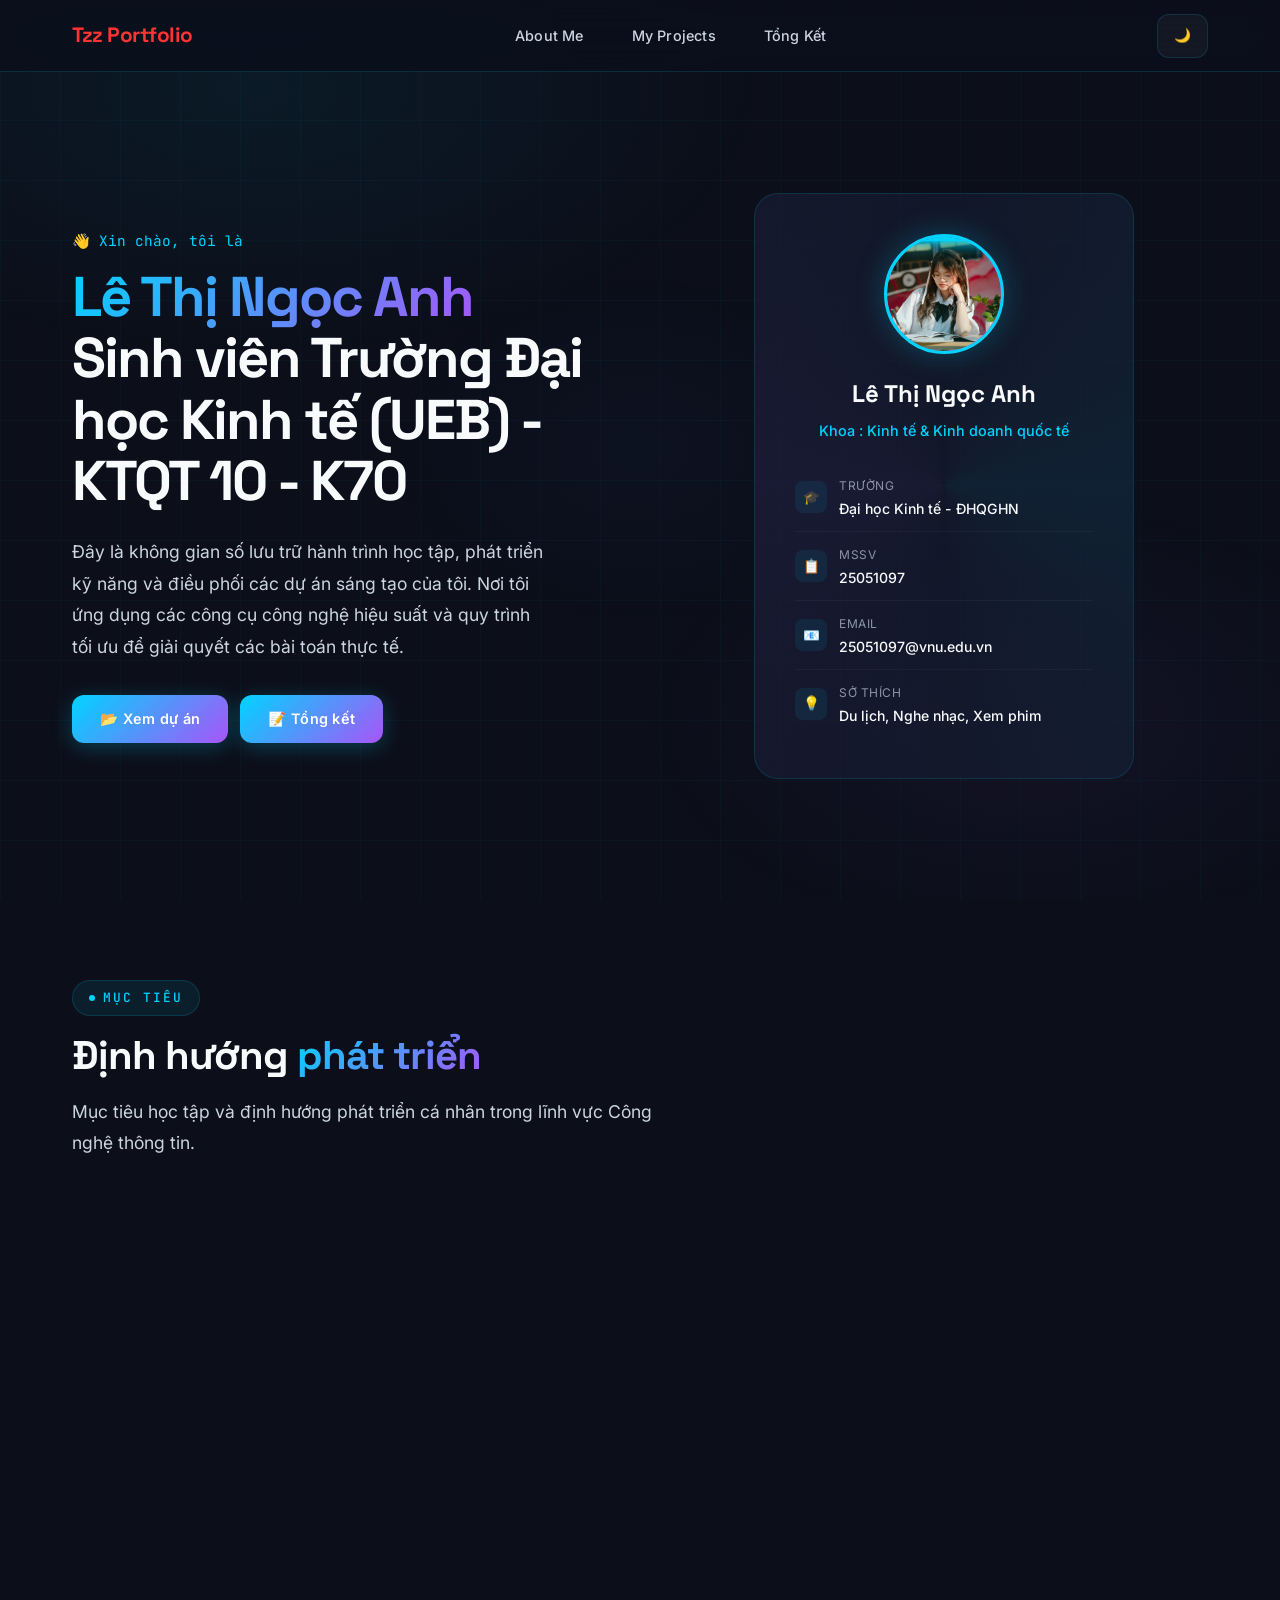
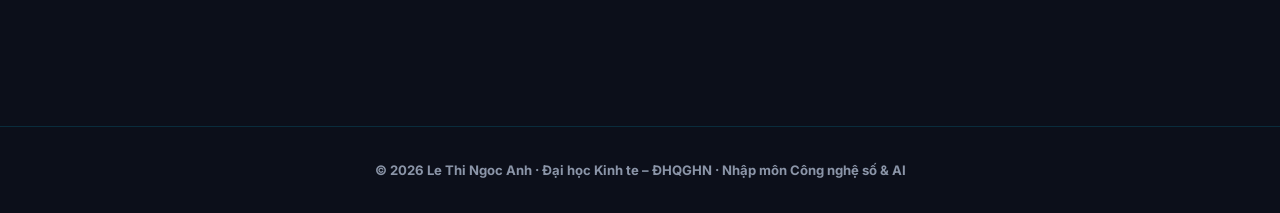
==== commit 4dae957b: "Update university name in index.html" ====
--- a/index.html
+++ b/index.html
@@ -54,7 +54,7 @@
                         <p class="greeting">👋 Xin chào, tôi là</p>
                         <h1>
                             <span class="text-gradient">Lê Thị Ngọc Anh</span><br>
-                            Sinh viên UEB - KTQT 10 - K70
+                            Sinh viên Trường Đại học Kinh tế (UEB) - KTQT 10 - K70
                         </h1>
                         <p class="description">
                             
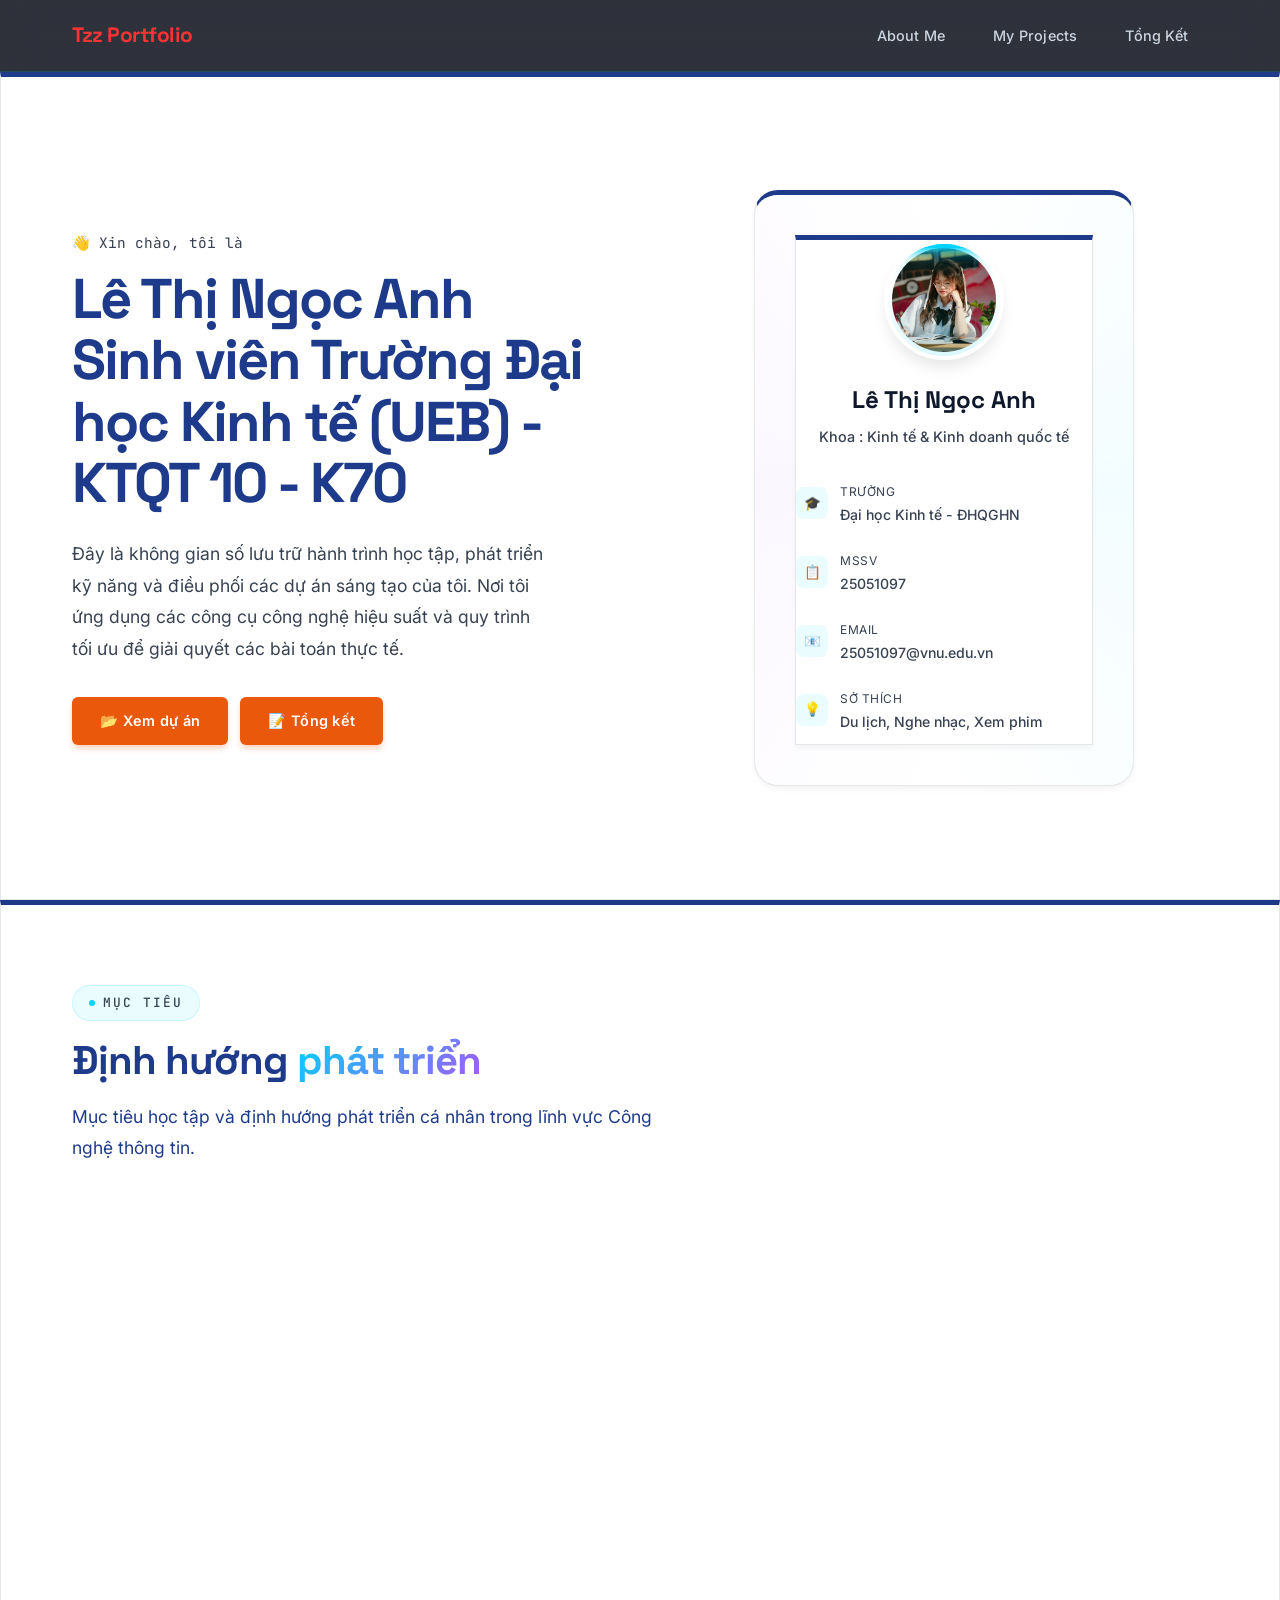
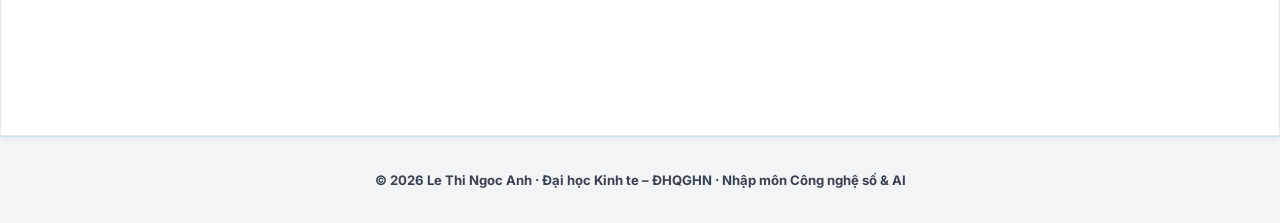
==== commit 711ee963: "Update index.html" ====
--- a/index.html
+++ b/index.html
@@ -12,6 +12,68 @@
         href="https://fonts.googleapis.com/css2?family=Inter:wght@300;400;500;600;700;800&family=Space+Grotesk:wght@400;500;600;700&family=JetBrains+Mono:wght@400;500&display=swap"
         rel="stylesheet">
     <link rel="stylesheet" href="styles.css">
+    <!-- ÉP GIAO DIỆN SÁNG PHONG CÁCH LOGISTICS & SUPPLY CHAIN -->
+<style>
+    /* 1. Nền trang trắng xám thanh lịch, xóa sạch lưới neon tối */
+    html, body, .page, main, #app, .grid-bg, .main-container, [class*="bg"] {
+        background-color: #f3f4f6 !important;
+        background: #f3f4f6 !important;
+        background-image: none !important;
+        color: #1f2937 !important;
+    }
+
+    /* 2. Khung nội dung trắng tinh tế, bo góc nhẹ giống các app quản lý vận đơn */
+    .card, .about-card, .project-card, .profile-card, section, div[class*="card"] {
+        background: #ffffff !important;
+        background-color: #ffffff !important;
+        border: 1px solid #e5e7eb !important;
+        border-top: 5px solid #1e3a8a !important; /* Viền xanh thẫm thương hiệu vận tải */
+        box-shadow: 0 4px 6px -1px rgba(0, 0, 0, 0.05) !important;
+        backdrop-filter: none !important;
+    }
+
+    /* 3. Tên riêng và tiêu đề đổi sang màu xanh Logistics quyền lực */
+    h1, .hero-content h1, .text-gradient, [class*="title"] {
+        color: #1e3a8a !important; 
+        background: none !important;
+        -webkit-text-fill-color: #1e3a8a !important;
+        text-shadow: none !important;
+    }
+    h2, h3, h4, h5, h6, .logo {
+        color: #0f172a !important;
+        background: none !important;
+        -webkit-text-fill-color: #0f172a !important;
+    }
+
+    /* 4. Sửa thông tin trường lớp, MSSV sang màu chữ tối rõ ràng */
+    .profile-info, p, span, li, td, th {
+        color: #374151 !important;
+    }
+
+    /* 5. Biến các nút bấm thành màu Cam Vận Chuyển (Tạo điểm nhấn tốc độ hỏa tốc) */
+    button, .btn, .button, a[class*="btn"], [class*="button"], a.btn {
+        background: #ea580c !important; 
+        color: #ffffff !important;
+        border: none !important;
+        border-radius: 6px !important;
+        box-shadow: 0 4px 6px -1px rgba(234, 88, 12, 0.3) !important;
+        text-shadow: none !important;
+        font-weight: 600 !important;
+    }
+
+    /* 6. Xóa bỏ hoàn toàn vòng tròn phát sáng neon (Glow) quanh ảnh avt của bạn */
+    .profile-image, .avatar-wrapper, img, [class*="avatar"] {
+        border: 4px solid #ffffff !important;
+        box-shadow: 0 10px 15px -3px rgba(0, 0, 0, 0.1) !important;
+        animation: none !important;
+        background: #ffffff !important;
+    }
+
+    /* 7. Ẩn nút Dark Mode ở góc phải để giao diện đồng bộ tuyệt đối */
+    [class*="theme"], [class*="mode"], .theme-toggle, button:has(.fa-moon) {
+        display: none !important;
+    }
+</style>
 </head>
 
 <body>
--- a/styles.css
+++ b/styles.css
@@ -1332,30 +1332,63 @@
     ::-webkit-scrollbar {
         display: none;
     }
-
-/* Ép giao diện chuyển sang Tone Sáng (Light Mode) chuyên nghiệp */
-body, .page {
-    background-color: #f4f7fa !important; /* Nền xám trắng dịu mắt */
-    color: #2d3748 !important; /* Chữ màu xám đen dễ đọc */
-}
-
-/* Biến các khối (Cards) thành màu trắng nổi bật */
-.card, .about-card, .project-card, .profile-card {
+/* ===================================================
+   GIAO DIỆN PHONG CÁCH LOGISTICS & SUPPLY CHAIN
+   =================================================== */
+
+/* 1. Nền trang trắng xám thanh lịch, xóa sạch lưới neon cũ */
+html, body, .page, main, #app, .grid-bg, .main-container {
+    background-color: #f3f4f6 !important;
+    background: #f3f4f6 !important;
+    background-image: none !important;
+    color: #1f2937 !important;
+}
+
+/* 2. Khung nội dung trắng tinh tế, bo góc nhẹ giống các app quản lý vận đơn */
+.card, .about-card, .project-card, .profile-card, section, div[class*="card"] {
     background: #ffffff !important;
-    border: 1px solid #e2e8f0 !important;
-    box-shadow: 0 4px 6px -1px rgba(0, 0, 0, 0.05), 0 2px 4px -1px rgba(0, 0, 0, 0.03) !important;
-}
-
-/* Đổi màu chữ tiêu đề sang xanh thẫm quyền lực */
-h1, h2, h3, .text-gradient {
-    color: #1a365d !important; 
-    background: none !important; /* Tắt hiệu ứng màu gradient tối */
-    -webkit-text-fill-color: initial !important;
-}
-
-/* Hiệu ứng lưới (Grid) mờ mờ liên quan đến bản đồ tuyến đường vận chuyển */
-.grid-bg {
-    background-image: linear-gradient(to right, #e2e8f0 1px, transparent 1px),
-                      linear-gradient(to bottom, #e2e8f0 1px, transparent 1px) !important;
-    opacity: 0.6 !important;
-}
+    background-color: #ffffff !important;
+    border: 1px solid #e5e7eb !important;
+    border-top: 4px solid #1e3a8a !important; /* Tạo điểm nhấn viền xanh thẫm phía trên */
+    box-shadow: 0 4px 6px -1px rgba(0, 0, 0, 0.05) !important;
+    backdrop-filter: none !important;
+}
+
+/* 3. Tên riêng và tiêu đề đổi sang màu xanh Logistics quyền lực */
+h1, .hero-content h1, .text-gradient {
+    color: #1e3a8a !important; /* Blue Logistics */
+    background: none !important;
+    -webkit-text-fill-color: #1e3a8a !important;
+    text-shadow: none !important;
+}
+h2, h3, h4, h5, h6, [class*="title"], .logo {
+    color: #0f172a !important;
+    background: none !important;
+    -webkit-text-fill-color: #0f172a !important;
+}
+
+/* 4. Biến các nút bấm thành màu Cam Vận Chuyển (Tạo điểm nhấn tốc độ) */
+button, .btn, .button, a[class*="btn"], [class*="button"], a.btn {
+    background: #ea580c !important; /* Màu cam hỏa tốc */
+    color: #ffffff !important;
+    border: none !important;
+    border-radius: 6px !important;
+    box-shadow: 0 4px 6px -1px rgba(234, 88, 12, 0.3) !important;
+    text-shadow: none !important;
+    font-weight: 600 !important;
+}
+button:hover, .btn:hover {
+    background: #c2410c !important; /* Cam đậm hơn khi di chuột vào */
+}
+
+/* 5. Thay đổi viền phát sáng của ảnh đại diện thành vòng tròn trắng sang trọng */
+.profile-image, .avatar-wrapper, img, [class*="avatar"] {
+    border: 4px solid #ffffff !important;
+    box-shadow: 0 10px 15px -3px rgba(0, 0, 0, 0.1) !important;
+    animation: none !important;
+}
+
+/* 6. Ẩn nút Dark Mode không cần thiết */
+[class*="theme"], [class*="mode"], .theme-toggle, button:has(.fa-moon) {
+    display: none !important;
+}
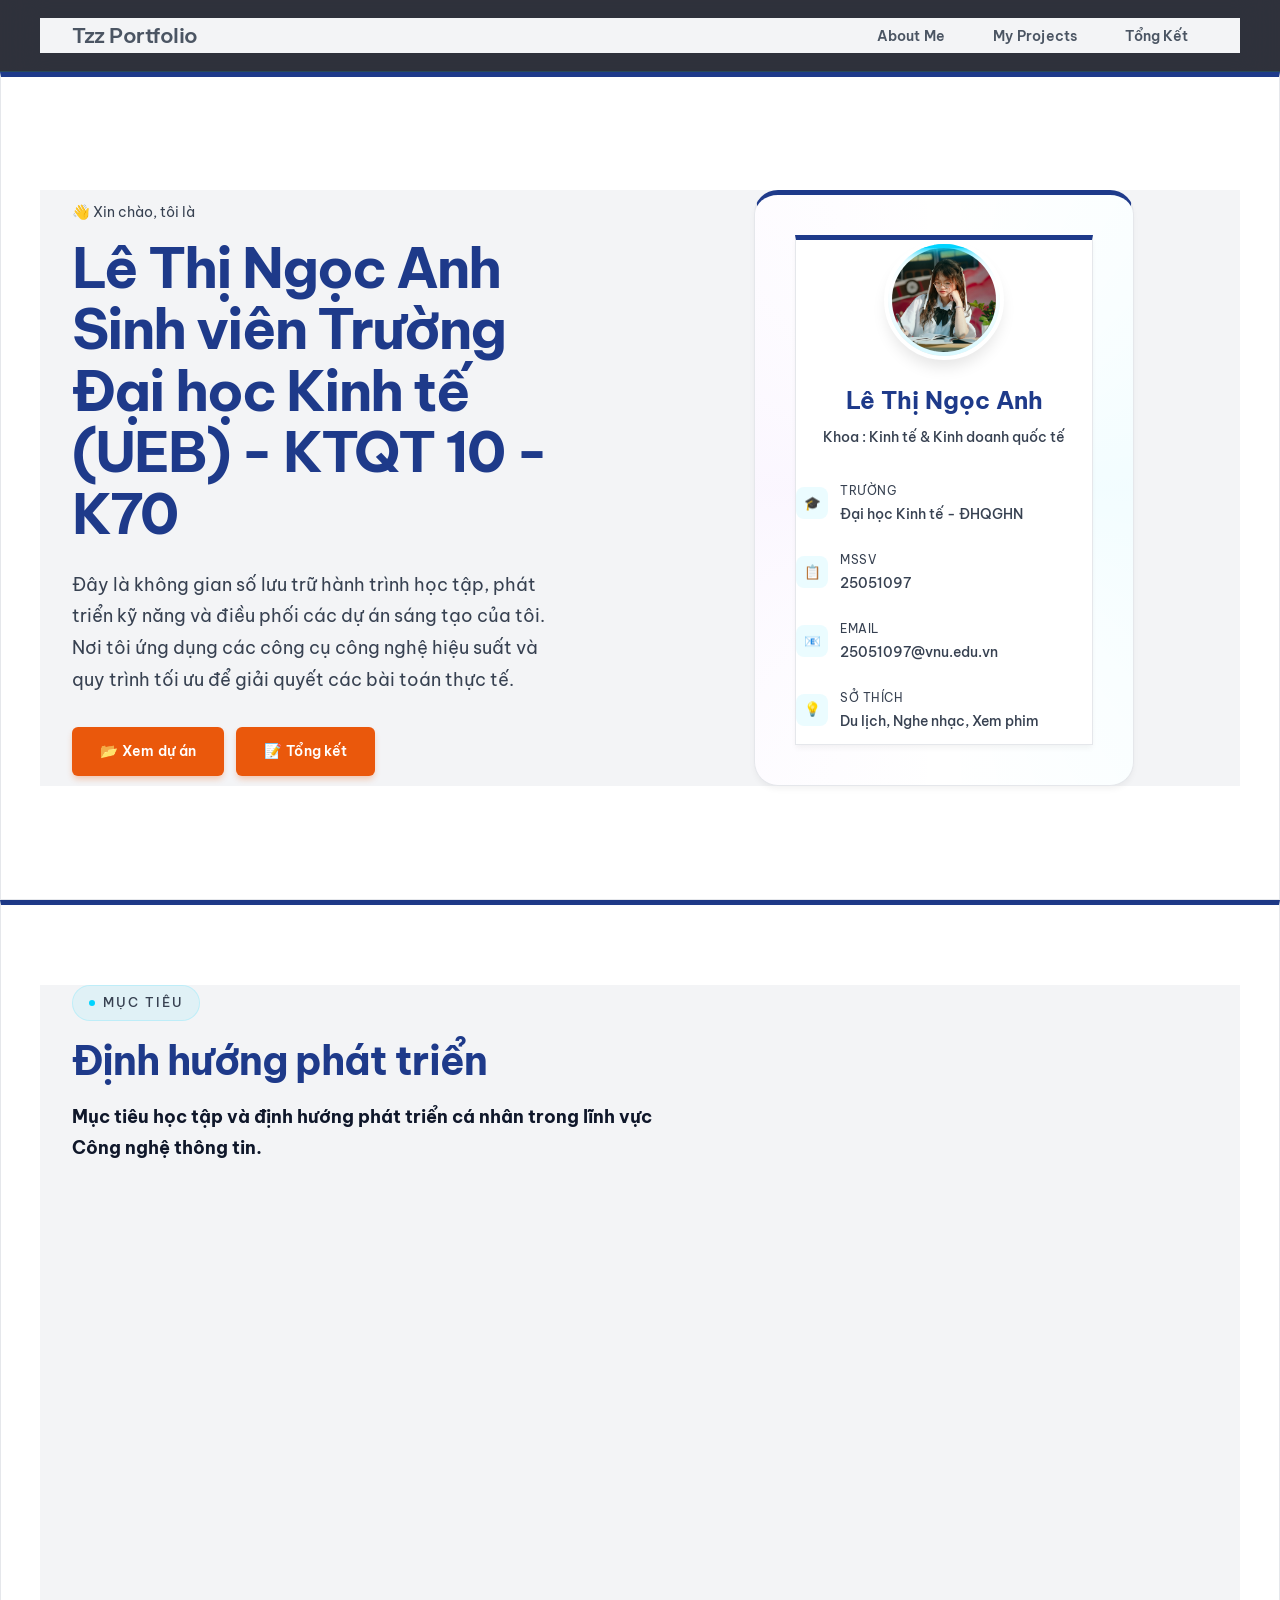
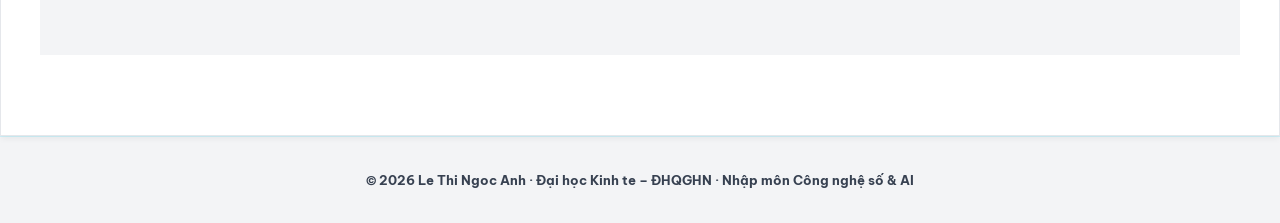
==== commit bbb77040: "Enhance styles for layout and typography Added styles for modern font, background colors, and button" ====
--- a/index.html
+++ b/index.html
@@ -70,6 +70,101 @@
     }
 
     /* 7. Ẩn nút Dark Mode ở góc phải để giao diện đồng bộ tuyệt đối */
+    [class*="theme"], [class*="mode"], .theme-toggle, button:has(.fa-moon) {
+        display: none !important;
+    }
+</style> <!-- ÉP GIAO DIỆN SÁNG & TỐI ƯU CHỮ ĐẬM RÕ NÉT (LOGISTICS STYLE) -->
+<style>
+    /* 0. NHẬP FONT CHỮ CÔNG SỞ HIỆN ĐẠI, HỖ TRỢ TIẾNG VIỆT HOÀN HẢO */
+    @import url('https://fonts.googleapis.com/css2?family=Be+Vietnam+Pro:wght@400;500;600;700&display=swap');
+    
+    * {
+        font-family: 'Be Vietnam Pro', sans-serif !important;
+    }
+
+    /* 1. Nền trang trắng xám thanh lịch, xóa sạch lưới neon tối */
+    html, body, .page, main, #app, .grid-bg, .main-container, [class*="bg"], [class*="container"] {
+        background-color: #f3f4f6 !important;
+        background: #f3f4f6 !important;
+        background-image: none !important;
+        color: #1f2937 !important;
+    }
+
+    /* 2. Khung nội dung (Cards) biến thành màu trắng tinh tế, viền xanh Logistics */
+    .card, .about-card, .project-card, .profile-card, section, div[class*="card"], .exercise-card {
+        background: #ffffff !important;
+        background-color: #ffffff !important;
+        border: 1px solid #e5e7eb !important;
+        border-top: 5px solid #1e3a8a !important; 
+        box-shadow: 0 4px 6px -1px rgba(0, 0, 0, 0.05) !important;
+        backdrop-filter: none !important;
+    }
+
+    /* 3. SỬA LỖI CHỮ MENU BỊ MỜ (Làm rõ chữ About Me, Tổng Kết trên thanh điều hướng) */
+    nav a, .nav-link, .nav-links a, [class*="nav"] a, [class*="menu"] a, .nav-item {
+        color: #4b5563 !important; /* Đổi từ màu trắng mờ sang màu xám đen công sở */
+        font-weight: 600 !important;
+        opacity: 1 !important;
+    }
+    nav a:hover, .nav-link:hover, [class*="active"], .active-link {
+        color: #1e3a8a !important; /* Biến chữ đang chọn thành màu xanh thẫm quyền lực */
+        font-weight: 700 !important;
+    }
+
+    /* 4. TIÊU ĐỀ LỚN & CHỮ GRADIENT (Làm rõ nét chữ Projects và tên riêng của bạn) */
+    h1, .hero-content h1, .text-gradient, [class*="title"], h2, [class*="gradient"] {
+        color: #1e3a8a !important; 
+        background: none !important;
+        -webkit-text-fill-color: #1e3a8a !important;
+        text-shadow: none !important;
+        font-weight: 700 !important;
+    }
+    h3, h4, h5, h6, .logo, [class*="subtitle"], [class*="card-title"] {
+        color: #0f172a !important;
+        background: none !important;
+        -webkit-text-fill-color: #0f172a !important;
+    }
+
+    /* 5. SỬA LỖI CÁC SỐ GÓC BỊ CHÌM MẤT (Làm rõ số 01, 02 ở góc thẻ bài tập) */
+    [class*="number"], .card-number, .exercise-number, [class*="index"], .project-number {
+        color: #cbd5e1 !important; /* Đổi thành màu xám bạc sang trọng, nhìn rõ nhưng không đè chữ chính */
+        -webkit-text-fill-color: #cbd5e1 !important;
+        text-shadow: none !important;
+    }
+
+    /* 6. Toàn bộ chữ mô tả, đoạn văn đổi sang màu tối rõ nét, dễ đọc bài luận */
+    p, span, li, td, th, .profile-info, .card p, .project-card p, .exercise-card p {
+        color: #374151 !important;
+    }
+
+    /* 7. Nút bấm "Xem chi tiết" thành màu Cam Vận Chuyển nổi bật */
+    button, .btn, .button, a[class*="btn"], [class*="button"], a.btn, [class*="btn-primary"] {
+        background: #ea580c !important; 
+        color: #ffffff !important;
+        border: none !important;
+        border-radius: 6px !important;
+        box-shadow: 0 4px 6px -1px rgba(234, 88, 12, 0.3) !important;
+        text-shadow: none !important;
+        font-weight: 600 !important;
+    }
+
+    /* Nút "Tải PDF" đổi thành màu xám xi măng thanh lịch */
+    a[href*="pdf"], button:has(.fa-file-pdf), a:has(.fa-file-pdf), [class*="pdf"], .btn-secondary {
+        background: #4b5563 !important;
+        color: #ffffff !important;
+        border: none !important;
+        box-shadow: none !important;
+    }
+
+    /* 8. Chỉnh sửa các từ khóa thẻ nhãn (File Management, Search Operators...) */
+    .tag, span[class*="tag"], .badge, [class*="skill"], div[class*="tags"] span {
+        background: #e0f2fe !important; 
+        color: #0369a1 !important; 
+        border: 1px solid #bae6fd !important;
+        text-shadow: none !important;
+    }
+
+    /* 9. Ẩn nút chọn Dark Mode */
     [class*="theme"], [class*="mode"], .theme-toggle, button:has(.fa-moon) {
         display: none !important;
     }
